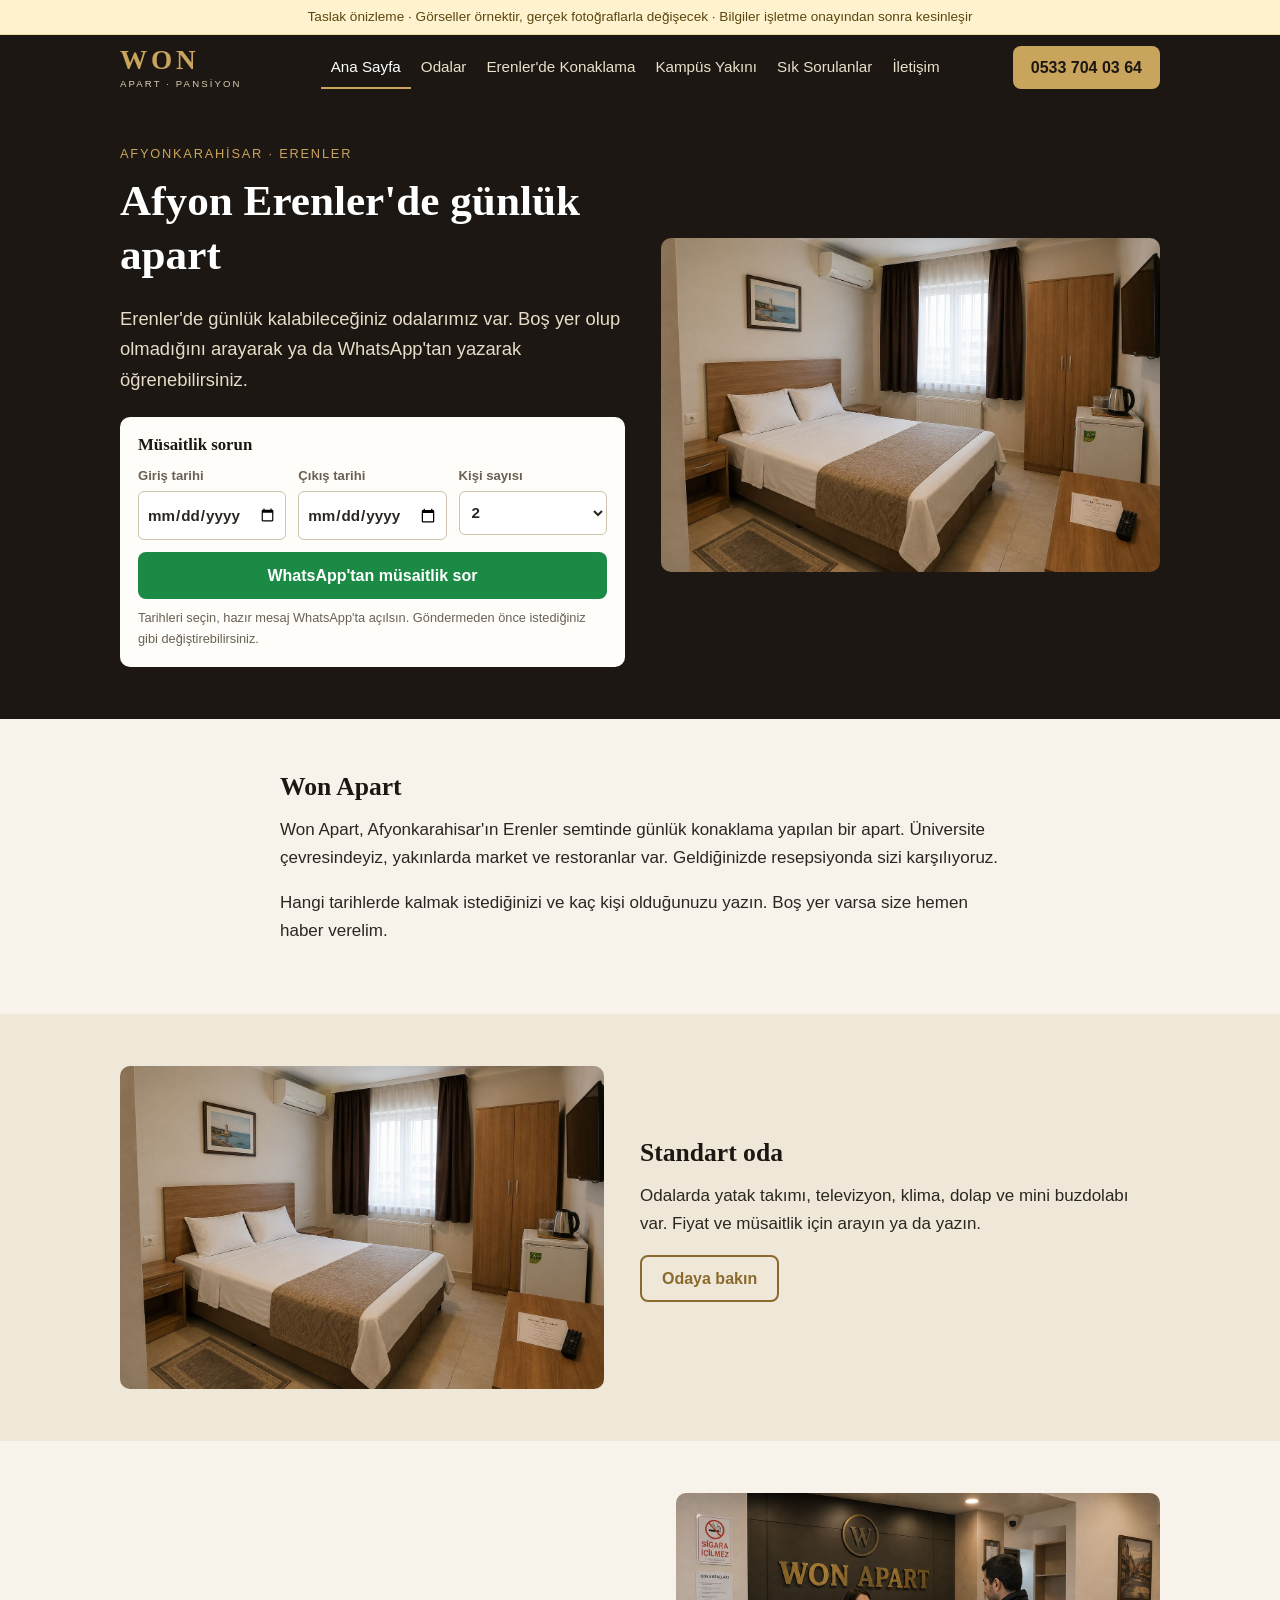
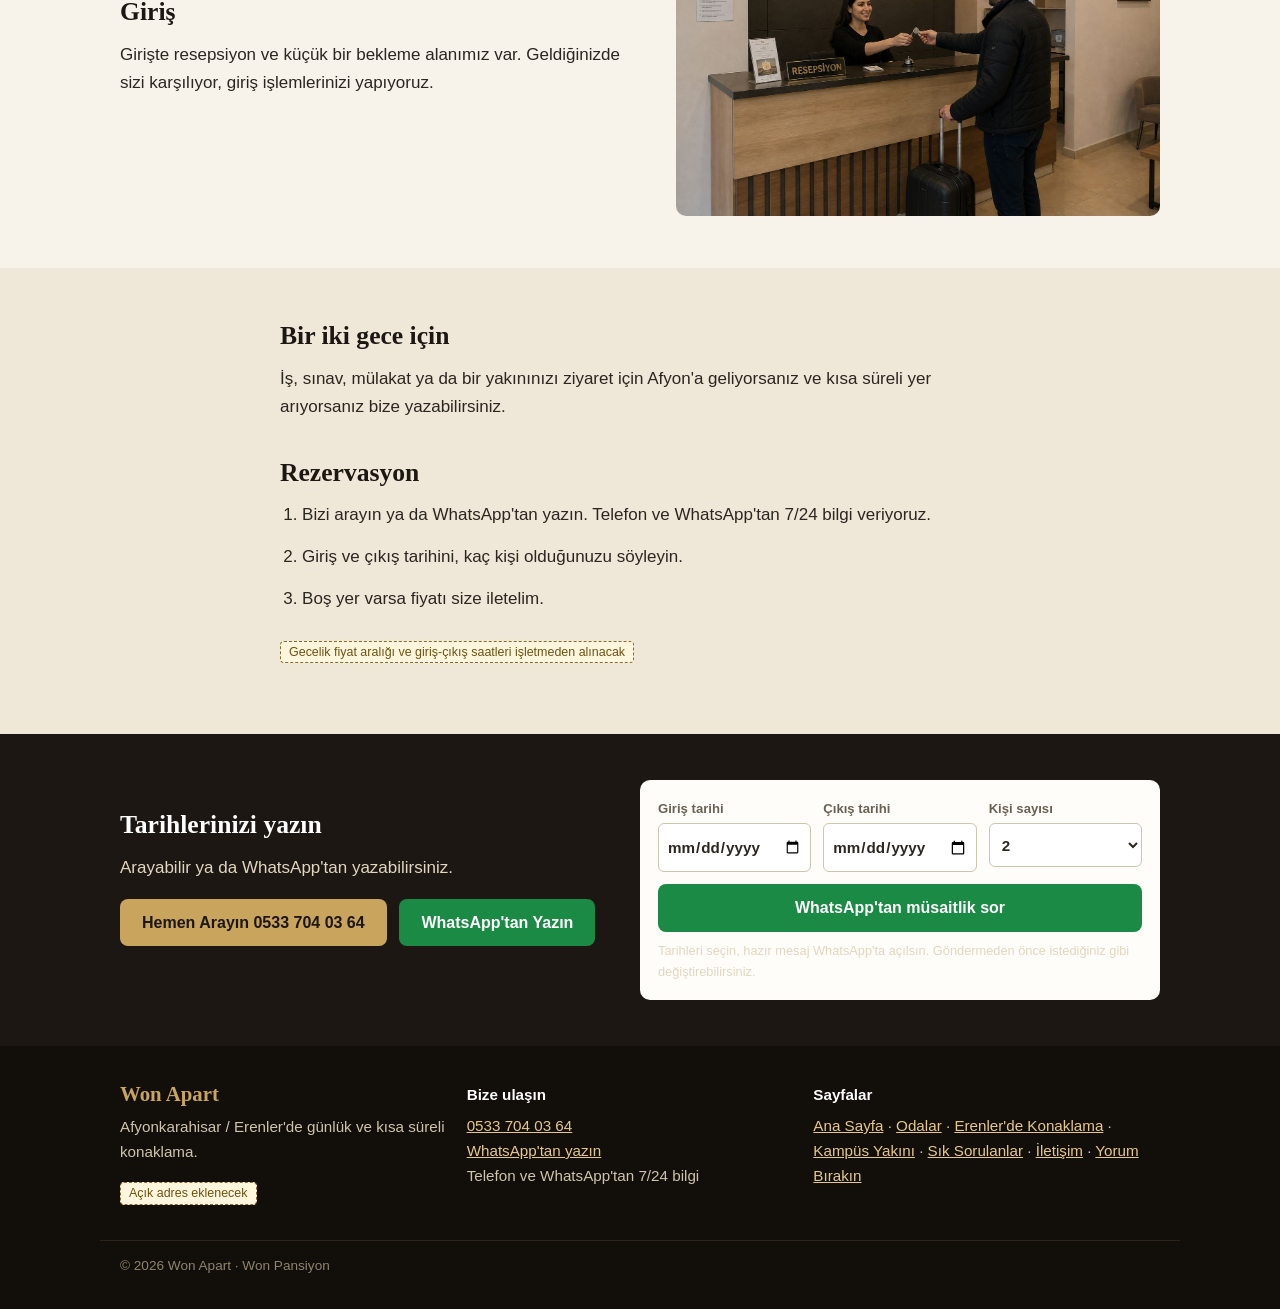
==== index.html @ 9015836a "Won Apart örnek site taslağı (noindex) Co-Authored-By: Claude Sonnet 5.5 <noreply@anthropic.com>" ====
<!doctype html>
<html lang="tr">
<head>
<meta charset="utf-8">
<meta name="viewport" content="width=device-width, initial-scale=1">
<title>Won Apart | Afyon Erenler Günlük Apart ve Pansiyon</title>
<meta name="description" content="Afyonkarahisar Erenler'de günlük apart. Standart odalar, telefon ve WhatsApp'tan 7/24 bilgi. Won Apart'a yazın, müsaitliği söyleyelim.">
<meta name="robots" content="noindex, nofollow">
<meta property="og:type" content="website">
<meta property="og:locale" content="tr_TR">
<meta property="og:site_name" content="Won Apart">
<meta property="og:title" content="Won Apart | Afyon Erenler Günlük Apart ve Pansiyon">
<meta property="og:description" content="Afyonkarahisar Erenler'de günlük apart. Standart odalar, telefon ve WhatsApp'tan 7/24 bilgi. Won Apart'a yazın, müsaitliği söyleyelim.">
<meta property="og:url" content="https://afyongunlukapart.com.tr/">
<meta property="og:image" content="https://afyongunlukapart.com.tr/img/won-apart-standart-oda.jpg">
<meta name="theme-color" content="#1c1712">
<link rel="stylesheet" href="css/style.css">
<script type="application/ld+json">{"@context": "https://schema.org", "@type": "LodgingBusiness", "@id": "https://afyongunlukapart.com.tr/#isletme", "name": "Won Apart", "alternateName": "Won Pansiyon", "url": "https://afyongunlukapart.com.tr/", "telephone": "+905337040364", "image": "https://afyongunlukapart.com.tr/img/won-apart-standart-oda.jpg", "logo": "https://afyongunlukapart.com.tr/img/won-apart-logo.jpg", "description": "Afyonkarahisar Erenler'de günlük ve kısa süreli konaklama sunan Won Apart; temiz standart odalar, telefon ve WhatsApp ile 7/24 bilgi.", "address": {"@type": "PostalAddress", "addressLocality": "Afyonkarahisar", "addressRegion": "Afyonkarahisar", "addressCountry": "TR"}, "areaServed": "Afyonkarahisar Erenler", "amenityFeature": [{"@type": "LocationFeatureSpecification", "name": "Klima", "value": true}, {"@type": "LocationFeatureSpecification", "name": "Televizyon", "value": true}, {"@type": "LocationFeatureSpecification", "name": "Mini buzdolabı", "value": true}], "contactPoint": {"@type": "ContactPoint", "telephone": "+905337040364", "contactType": "reservations", "availableLanguage": "Turkish"}}</script>
</head>
<body>
<div class="ribbon">Taslak önizleme · Görseller örnektir, gerçek fotoğraflarla değişecek · Bilgiler işletme onayından sonra kesinleşir</div>
<header class="top">
  <div class="container top-in">
    <a class="brand" href="index.html" aria-label="Won Apart ana sayfa"><span class="wm">WON</span><span class="wm-sub">APART · PANSİYON</span></a>
    <button class="menu-btn" type="button" aria-expanded="false" aria-controls="nav">Menü</button>
    <nav id="nav" class="nav" aria-label="Ana menü"><a href="index.html" class="on" aria-current="page">Ana Sayfa</a><a href="odalar.html">Odalar</a><a href="erenler-gunluk-apart.html">Erenler'de Konaklama</a><a href="kocatepe-universitesi-yakini-konaklama.html">Kampüs Yakını</a><a href="sss.html">Sık Sorulanlar</a><a href="iletisim.html">İletişim</a></nav>
    <a class="btn btn-gold top-call" href="tel:+905337040364" data-olay="ara">0533 704 03 64</a>
  </div>
</header>
<main>
<section class="hero"><div class="container hero-in">
  <div class="hero-txt">
    <p class="eyebrow">Afyonkarahisar · Erenler</p>
    <h1>Afyon Erenler'de günlük apart</h1>
    <p class="lead">Erenler'de günlük kalabileceğiniz odalarımız var. Boş yer olup olmadığını arayarak ya da WhatsApp'tan yazarak öğrenebilirsiniz.</p>
    <div class="hero-box"><p class="hero-box-t">Müsaitlik sorun</p><form class="rez-form" novalidate>
  <div class="rez-grid">
    <label>Giriş tarihi<input type="date" name="giris"></label>
    <label>Çıkış tarihi<input type="date" name="cikis"></label>
    <label>Kişi sayısı<select name="kisi"><option>1</option><option selected>2</option><option>3</option><option>4</option><option>5+</option></select></label>
  </div>
  <button type="submit" class="btn btn-wa">WhatsApp'tan müsaitlik sor</button>
  <p class="rez-not">Tarihleri seçin, hazır mesaj WhatsApp'ta açılsın. Göndermeden önce istediğiniz gibi değiştirebilirsiniz.</p>
</form></div>
  </div>
  <div class="hero-img"><img src="img/won-apart-standart-oda.jpg" alt="Won Apart standart oda: çift kişilik yatak, klima, televizyon ve dolap" width="1400" height="935"></div>
</div></section>

<section class="sec"><div class="container narrow">
  <h2>Won Apart</h2>
  <p>Won Apart, Afyonkarahisar'ın Erenler semtinde günlük konaklama yapılan bir apart. Üniversite çevresindeyiz, yakınlarda market ve restoranlar var. Geldiğinizde resepsiyonda sizi karşılıyoruz.</p>
  <p>Hangi tarihlerde kalmak istediğinizi ve kaç kişi olduğunuzu yazın. Boş yer varsa size hemen haber verelim.</p>
</div></section>

<section class="sec alt"><div class="container split">
  <div class="split-img"><img src="img/won-apart-standart-oda.jpg" alt="Won Apart standart odada yatak, klima, dolap ve mini buzdolabı" width="1400" height="935" loading="lazy"></div>
  <div class="split-txt">
    <h2>Standart oda</h2>
    <p>Odalarda yatak takımı, televizyon, klima, dolap ve mini buzdolabı var. Fiyat ve müsaitlik için arayın ya da yazın.</p>
    <p><a class="btn btn-line" href="odalar.html">Odaya bakın</a></p>
  </div>
</div></section>

<section class="sec"><div class="container split rev">
  <div class="split-img"><img src="img/won-apart-resepsiyon.jpg" alt="Won Apart resepsiyonu" width="1400" height="933" loading="lazy"></div>
  <div class="split-txt">
    <h2>Giriş</h2>
    <p>Girişte resepsiyon ve küçük bir bekleme alanımız var. Geldiğinizde sizi karşılıyor, giriş işlemlerinizi yapıyoruz.</p>
  </div>
</div></section>

<section class="sec alt"><div class="container narrow">
  <h2>Bir iki gece için</h2>
  <p>İş, sınav, mülakat ya da bir yakınınızı ziyaret için Afyon'a geliyorsanız ve kısa süreli yer arıyorsanız bize yazabilirsiniz.</p>
  <h2>Rezervasyon</h2>
  <ol class="steps">
    <li>Bizi arayın ya da WhatsApp'tan yazın. Telefon ve WhatsApp'tan 7/24 bilgi veriyoruz.</li>
    <li>Giriş ve çıkış tarihini, kaç kişi olduğunuzu söyleyin.</li>
    <li>Boş yer varsa fiyatı size iletelim.</li>
  </ol>
  <p class="todo-line"><span class="todo">Gecelik fiyat aralığı ve giriş-çıkış saatleri işletmeden alınacak</span></p>
</div></section>
<section class="band"><div class="container band-in">
  <div><h2>Tarihlerinizi yazın</h2><p>Arayabilir ya da WhatsApp'tan yazabilirsiniz.</p>
  <p class="band-btns"><a class="btn btn-gold" href="tel:+905337040364" data-olay="ara">Hemen Arayın 0533 704 03 64</a> <a class="btn btn-wa" href="https://wa.me/905337040364?text=Merhaba%2C%20Won%20Apart%20i%C3%A7in%20m%C3%BCsaitlik%20bilgisi%20almak%20istiyorum." data-olay="whatsapp">WhatsApp'tan Yazın</a></p></div>
  <div class="band-form"><form class="rez-form compact" novalidate>
  <div class="rez-grid">
    <label>Giriş tarihi<input type="date" name="giris"></label>
    <label>Çıkış tarihi<input type="date" name="cikis"></label>
    <label>Kişi sayısı<select name="kisi"><option>1</option><option selected>2</option><option>3</option><option>4</option><option>5+</option></select></label>
  </div>
  <button type="submit" class="btn btn-wa">WhatsApp'tan müsaitlik sor</button>
  <p class="rez-not">Tarihleri seçin, hazır mesaj WhatsApp'ta açılsın. Göndermeden önce istediğiniz gibi değiştirebilirsiniz.</p>
</form></div>
</div></section>
</main>
<footer class="foot">
  <div class="container foot-in">
    <div>
      <p class="foot-brand">Won Apart</p>
      <p>Afyonkarahisar / Erenler'de günlük ve kısa süreli konaklama.</p>
      <p><span class="todo">Açık adres eklenecek</span></p>
    </div>
    <div>
      <p class="foot-h">Bize ulaşın</p>
      <p><a href="tel:+905337040364">0533 704 03 64</a><br><a href="https://wa.me/905337040364?text=Merhaba%2C%20Won%20Apart%20i%C3%A7in%20m%C3%BCsaitlik%20bilgisi%20almak%20istiyorum.">WhatsApp'tan yazın</a><br>Telefon ve WhatsApp'tan 7/24 bilgi</p>
    </div>
    <div>
      <p class="foot-h">Sayfalar</p>
      <p><a href="index.html">Ana Sayfa</a> · <a href="odalar.html">Odalar</a> · <a href="erenler-gunluk-apart.html">Erenler'de Konaklama</a> · <a href="kocatepe-universitesi-yakini-konaklama.html">Kampüs Yakını</a> · <a href="sss.html">Sık Sorulanlar</a> · <a href="iletisim.html">İletişim</a> · <a href="yorum.html">Yorum Bırakın</a></p>
    </div>
  </div>
  <div class="container foot-alt"><p>© 2026 Won Apart · Won Pansiyon</p></div>
</footer>
<div class="mbar" role="group" aria-label="Hızlı iletişim"><a class="mbar-a" href="tel:+905337040364" data-olay="ara">Ara</a><a class="mbar-w" href="https://wa.me/905337040364?text=Merhaba%2C%20Won%20Apart%20i%C3%A7in%20m%C3%BCsaitlik%20bilgisi%20almak%20istiyorum." data-olay="whatsapp">WhatsApp</a></div>
<script src="js/main.js"></script>
</body>
</html>
---- css/style.css ----
:root{--ink:#1c1712;--ink2:#2a231a;--gold:#c9a45c;--gold-d:#8a6a2c;--cream:#f7f2ea;--card:#fffdf9;--line:#e4dccd;--txt:#2b2620;--mut:#6a6155;--wa:#1b8a45}
*{box-sizing:border-box}
html{-webkit-text-size-adjust:100%}
body{margin:0;background:var(--cream);color:var(--txt);font:17px/1.65 -apple-system,"Segoe UI",Roboto,Helvetica,Arial,sans-serif}
img{max-width:100%;height:auto;display:block}
a{color:var(--gold-d)}
h1,h2,h3{font-family:Georgia,"Times New Roman",serif;line-height:1.25;color:var(--ink);margin:0 0 .5em;font-weight:700}
h1{font-size:2.3rem}
h2{font-size:1.6rem;margin-top:1.4em}
h2:first-child{margin-top:0}
h3{font-size:1.15rem}
p{margin:0 0 1em}
.container{max-width:1080px;margin:0 auto;padding:0 20px}
.narrow{max-width:760px}
.ribbon{background:#fff3cf;color:#5b4710;text-align:center;font-size:.85rem;padding:6px 12px;border-bottom:1px solid #ecd9a0}

/* üst */
.top{background:var(--ink);color:#fff;position:sticky;top:0;z-index:50}
.top-in{display:flex;align-items:center;justify-content:space-between;padding-top:10px;padding-bottom:10px}
.brand{text-decoration:none;display:block;line-height:1;margin-right:16px}
.wm{display:block;font:700 1.7rem Georgia,"Times New Roman",serif;color:var(--gold);letter-spacing:.14em}
.wm-sub{display:block;font-size:.6rem;letter-spacing:.22em;color:#d9cdb4;margin-top:3px}
.nav{display:flex;flex:1;justify-content:center}
.nav a{color:#e9dfcb;text-decoration:none;padding:8px 10px;font-size:.95rem;border-bottom:2px solid transparent}
.nav a:hover,.nav a.on{color:#fff;border-bottom-color:var(--gold)}
.menu-btn{display:none;background:none;border:1px solid #5b4f3c;color:#fff;border-radius:6px;padding:8px 14px;font-size:.95rem;cursor:pointer}

/* düğmeler */
.btn{display:inline-block;text-decoration:none;font-weight:700;border-radius:8px;padding:12px 20px;border:2px solid transparent;font-size:1rem;line-height:1.2;cursor:pointer;font-family:inherit}
.btn-gold{background:var(--gold);color:var(--ink)}
.btn-gold:hover{background:#d8b570}
.btn-wa{background:var(--wa);color:#fff}
.btn-wa:hover{background:#17773b}
.btn-line{border-color:var(--gold-d);color:var(--gold-d);background:transparent}
.btn-line:hover{background:#efe6d2}
.top-call{padding:10px 16px;white-space:nowrap}

/* hero */
.hero{background:var(--ink);color:#fff;padding:44px 0 52px}
.hero-in{display:flex;align-items:center}
.hero-txt{flex:1 1 52%;padding-right:36px}
.hero-img{flex:1 1 48%}
.hero-img img{border-radius:10px;width:100%}
.hero h1{color:#fff;font-size:2.7rem}
.eyebrow{color:var(--gold);letter-spacing:.14em;text-transform:uppercase;font-size:.8rem;margin-bottom:.8em}
.lead{font-size:1.15rem;color:#e6dcc7}
.pagehead .lead{color:var(--mut)}
.hero-box{background:var(--card);color:var(--txt);border-radius:10px;padding:18px;margin-top:22px}
.hero-box-t{font:700 1.05rem Georgia,serif;color:var(--ink);margin-bottom:.6em}

/* rezervasyon formu */
.rez-grid{display:flex;margin:0 -6px 12px}
.rez-grid label{flex:1 1 0;padding:0 6px;font-size:.82rem;color:var(--mut);font-weight:600}
.rez-grid input,.rez-grid select{display:block;width:100%;margin-top:4px;padding:10px 8px;border:1px solid #cfc4ae;border-radius:6px;font:inherit;font-size:.95rem;background:#fff;color:var(--txt);min-height:44px}
.rez-form .btn{width:100%;text-align:center}
.rez-not{font-size:.8rem;color:var(--mut);margin:8px 0 0}

/* bölümler */
.sec{padding:52px 0}
.sec.alt{background:#efe7d8}
.pagehead{background:#efe7d8;padding:40px 0 30px;border-bottom:1px solid var(--line)}
.pagehead h1{font-size:2.1rem}
.cards3{display:flex;margin:0 -10px}
.card{background:var(--card);border:1px solid var(--line);border-radius:10px;padding:20px;flex:1 1 0;margin:0 10px}
.cards3 .card h3{margin-bottom:.4em}
.card img{border-radius:8px;margin-bottom:14px;width:100%}
.split{display:flex;align-items:center}
.split-img{flex:1 1 50%;padding-right:36px}
.split-txt{flex:1 1 50%}
.split.rev{flex-direction:row-reverse}
.split.rev .split-img{padding-right:0;padding-left:36px}
.split-img img{border-radius:10px;width:100%}
.split2{display:flex;margin:0 -10px}
.plain{padding-left:1.2em;margin:0 0 1.2em}
.plain li{margin-bottom:.5em}
.steps{padding-left:1.3em;margin:0 0 1.4em}
.steps li{margin-bottom:.8em}
.faq details{background:var(--card);border:1px solid var(--line);border-radius:8px;margin-bottom:10px;padding:0}
.faq summary{cursor:pointer;padding:14px 18px;font-weight:700;color:var(--ink)}
.faq details p{padding:0 18px 4px;margin:0 0 .9em;color:var(--txt)}
.mapbox{background:#e6dcc7;border:1px dashed var(--gold-d);border-radius:10px;min-height:280px;display:flex;flex-direction:column;align-items:center;justify-content:center;text-align:center;padding:20px;color:var(--mut)}

/* alt çağrı bandı */
.band{background:var(--ink);color:#fff;padding:46px 0}
.band h2{color:#fff;margin-top:0}
.band p{color:#e1d6c0}
.band-in{display:flex;align-items:center}
.band-in>div:first-child{flex:1 1 50%;padding-right:36px}
.band-form{flex:1 1 50%;background:var(--card);border-radius:10px;padding:18px;color:var(--txt)}
.band-btns .btn{margin:0 8px 8px 0}

/* taslak etiketi */
.todo{display:inline-block;border:1px dashed var(--gold-d);background:#fff6dd;color:#6b5314;font-size:.78rem;line-height:1.3;padding:2px 8px;border-radius:4px;font-weight:400}
.todo-line{margin-top:.5em}

/* alt bilgi */
.foot{background:#120e0a;color:#cfc4ad;padding:36px 0 18px;font-size:.95rem}
.foot a{color:#e6c987}
.foot-in{display:flex}
.foot-in>div{flex:1 1 0;padding-right:20px}
.foot-brand{font:700 1.3rem Georgia,serif;color:var(--gold);margin-bottom:.4em}
.foot-h{font-weight:700;color:#fff;margin-bottom:.4em}
.foot-alt{border-top:1px solid #2c241a;margin-top:20px;padding-top:14px;font-size:.85rem;color:#8d836f}

/* mobil sabit çubuk */
.mbar{display:none}

@media (max-width:860px){
  .top-in{flex-wrap:wrap}
  .menu-btn{display:block;margin-left:auto}
  .top-call{display:none}
  .nav{display:none;flex:1 1 100%;flex-direction:column;padding:8px 0 4px}
  .nav.open{display:flex}
  .nav a{border-bottom:1px solid #2c241a;padding:12px 4px}
  .hero-in,.split,.split.rev,.band-in{flex-direction:column}
  .hero-txt,.split-img,.split.rev .split-img,.band-in>div:first-child{padding:0;width:100%}
  .hero-img,.split-img{margin-top:24px;width:100%}
  .split.rev{flex-direction:column}
  .split-txt,.band-form{width:100%}
  .band-form{margin-top:22px}
  .cards3,.split2{flex-direction:column;margin:0}
  .card{margin:0 0 14px}
  .foot-in{flex-direction:column}
  .foot-in>div{padding:0 0 18px}
  h1,.hero h1{font-size:2rem}
  .rez-grid{flex-wrap:wrap}
  .rez-grid label{flex:1 1 45%;margin-bottom:8px}
  body{padding-bottom:62px}
  .mbar{display:flex;position:fixed;left:0;right:0;bottom:0;z-index:60;background:var(--ink);padding:8px;box-shadow:0 -2px 10px rgba(0,0,0,.25)}
  .mbar a{flex:1 1 0;text-align:center;text-decoration:none;font-weight:700;padding:13px 0;border-radius:8px;margin:0 4px;color:#fff}
  .mbar-a{background:var(--gold);color:var(--ink)!important}
  .mbar-w{background:var(--wa)}
}
@media (max-width:480px){
  body{font-size:16px}
  .sec{padding:38px 0}
  .rez-grid label{flex:1 1 100%}
}
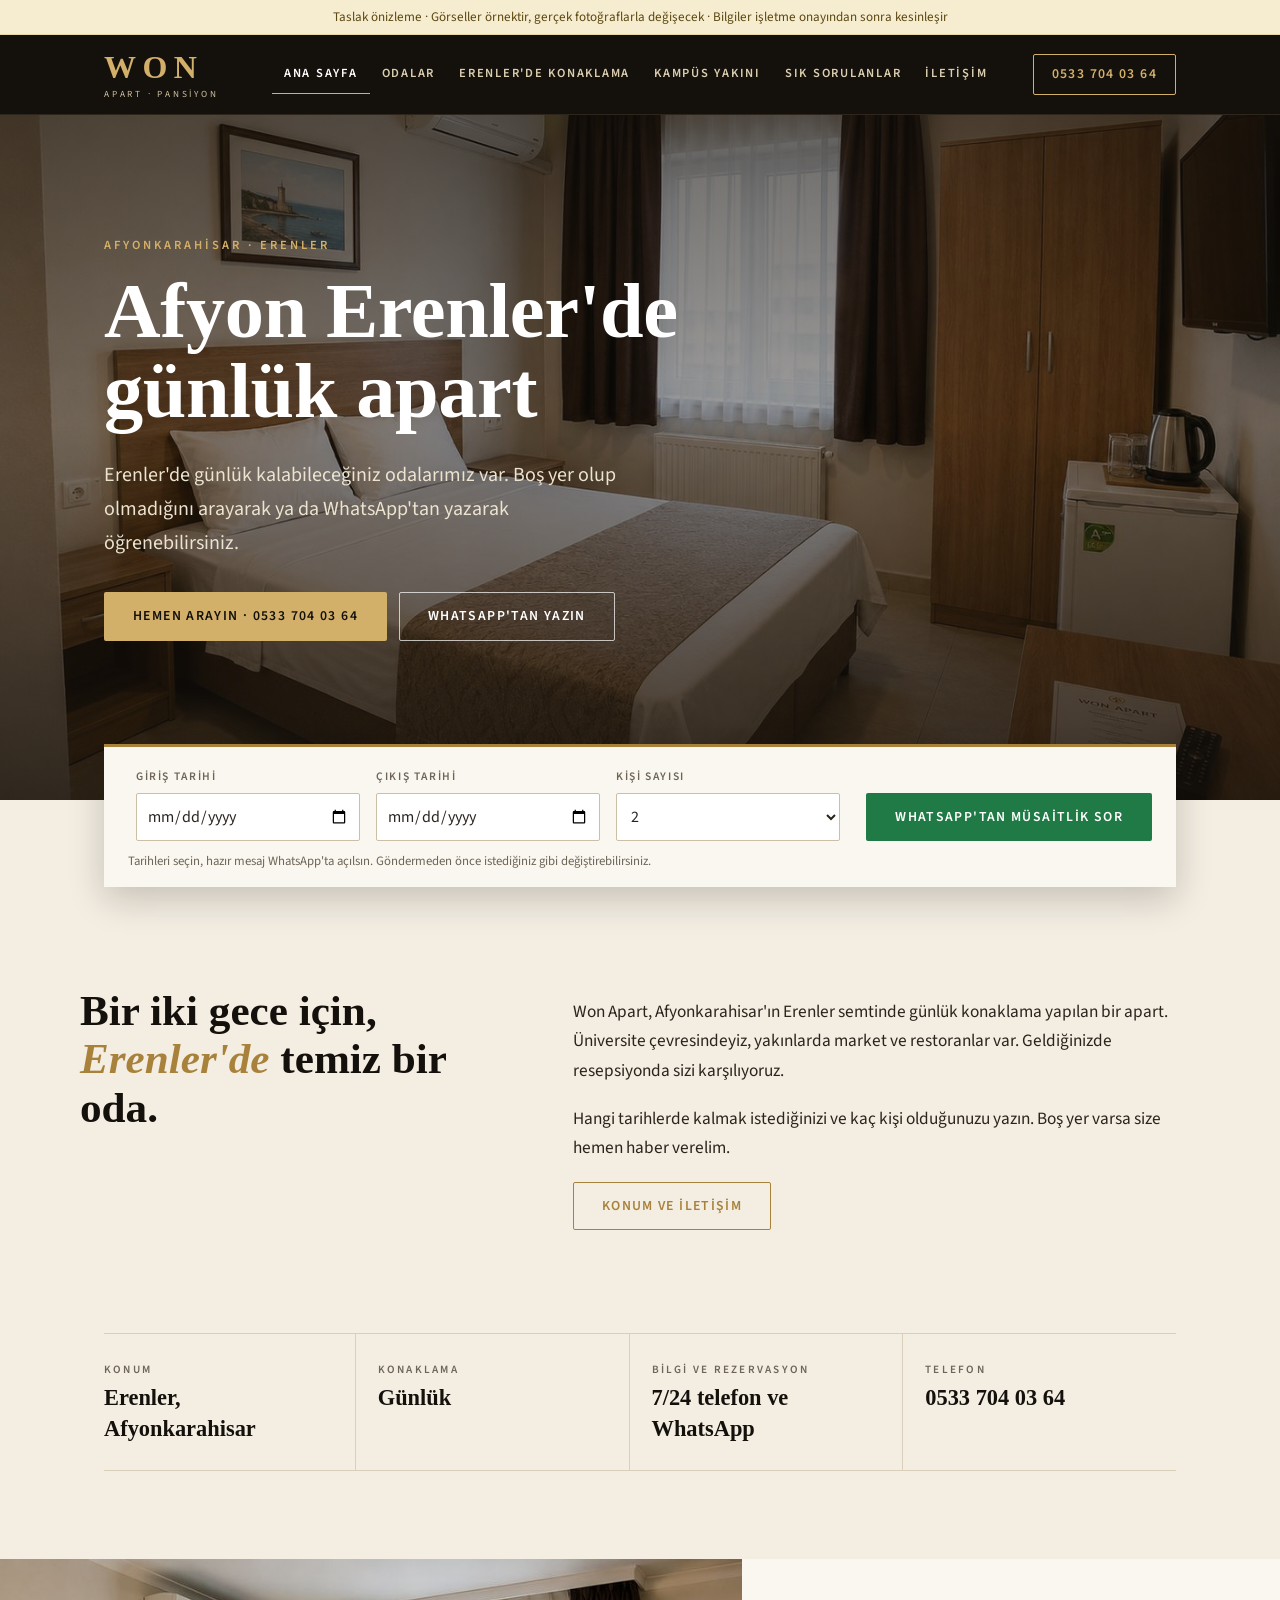
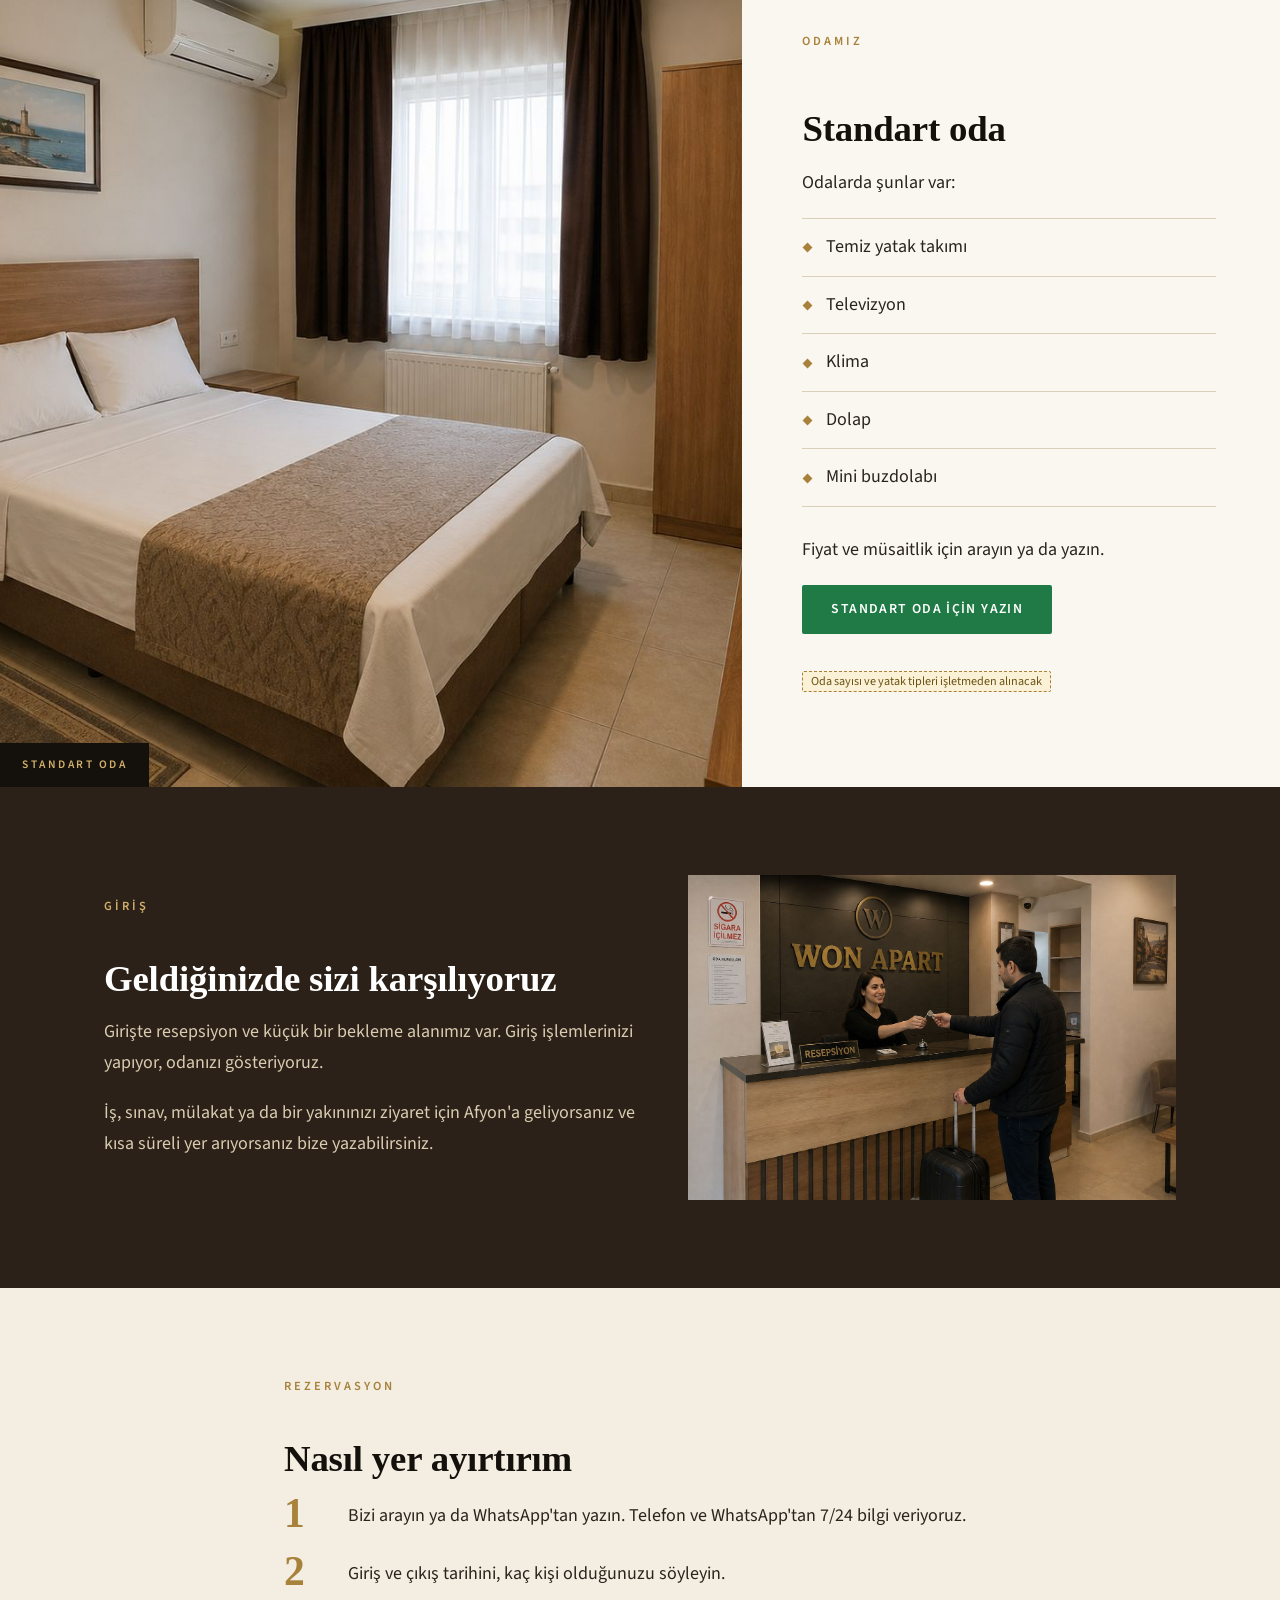
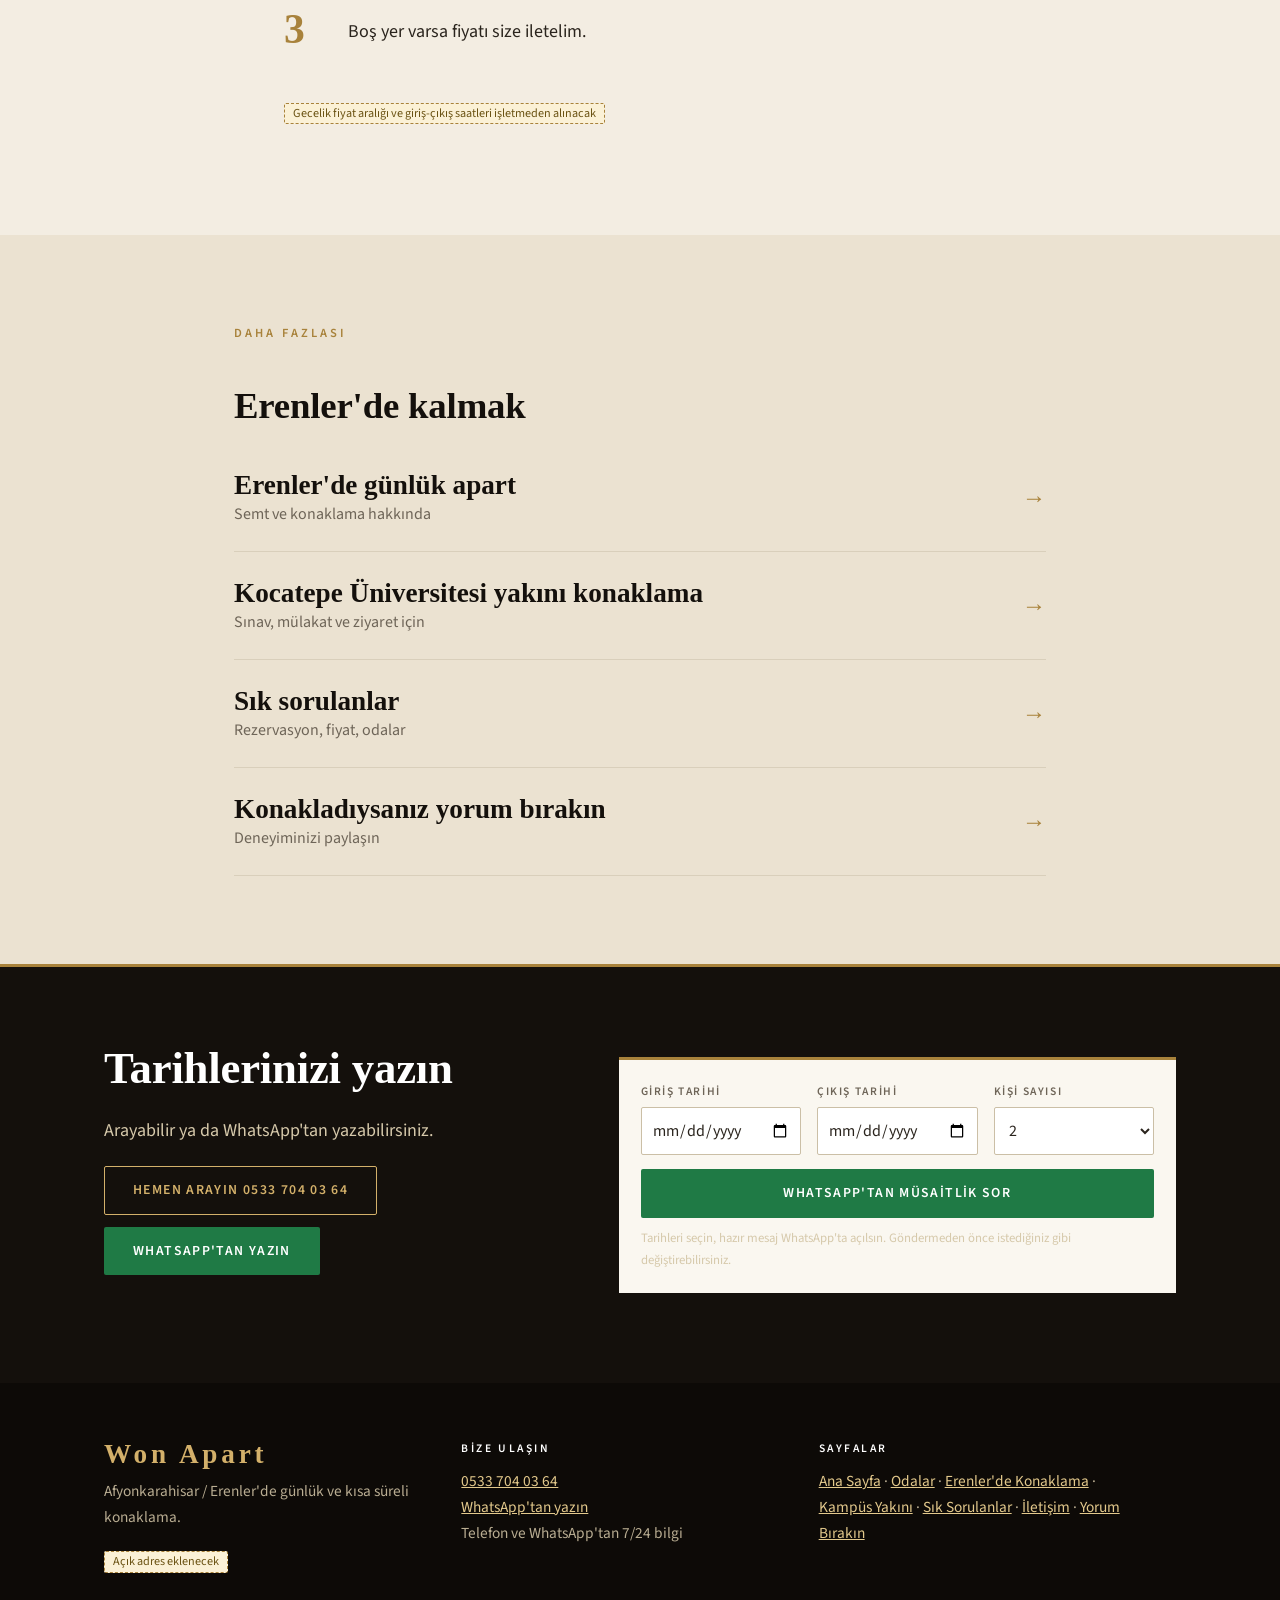
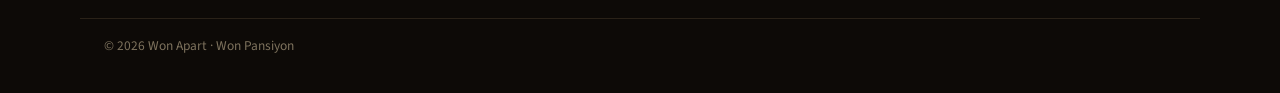
==== commit eb5cd8e1: "Yeni tasarım: otel görünümü, mobil düzenlemeler, numara görünür Co-Authored-By: Claude Sonnet 5.5 <n" ====
--- a/index.html
+++ b/index.html
@@ -14,6 +14,8 @@
 <meta property="og:url" content="https://afyongunlukapart.com.tr/">
 <meta property="og:image" content="https://afyongunlukapart.com.tr/img/won-apart-standart-oda.jpg">
 <meta name="theme-color" content="#1c1712">
+<link rel="preload" href="fonts/cormorant-garamond-latin-ext.woff2" as="font" type="font/woff2" crossorigin>
+<link rel="stylesheet" href="css/fonts.css">
 <link rel="stylesheet" href="css/style.css">
 <script type="application/ld+json">{"@context": "https://schema.org", "@type": "LodgingBusiness", "@id": "https://afyongunlukapart.com.tr/#isletme", "name": "Won Apart", "alternateName": "Won Pansiyon", "url": "https://afyongunlukapart.com.tr/", "telephone": "+905337040364", "image": "https://afyongunlukapart.com.tr/img/won-apart-standart-oda.jpg", "logo": "https://afyongunlukapart.com.tr/img/won-apart-logo.jpg", "description": "Afyonkarahisar Erenler'de günlük ve kısa süreli konaklama sunan Won Apart; temiz standart odalar, telefon ve WhatsApp ile 7/24 bilgi.", "address": {"@type": "PostalAddress", "addressLocality": "Afyonkarahisar", "addressRegion": "Afyonkarahisar", "addressCountry": "TR"}, "areaServed": "Afyonkarahisar Erenler", "amenityFeature": [{"@type": "LocationFeatureSpecification", "name": "Klima", "value": true}, {"@type": "LocationFeatureSpecification", "name": "Televizyon", "value": true}, {"@type": "LocationFeatureSpecification", "name": "Mini buzdolabı", "value": true}], "contactPoint": {"@type": "ContactPoint", "telephone": "+905337040364", "contactType": "reservations", "availableLanguage": "Turkish"}}</script>
 </head>
@@ -28,12 +30,13 @@
   </div>
 </header>
 <main>
-<section class="hero"><div class="container hero-in">
-  <div class="hero-txt">
-    <p class="eyebrow">Afyonkarahisar · Erenler</p>
-    <h1>Afyon Erenler'de günlük apart</h1>
-    <p class="lead">Erenler'de günlük kalabileceğiniz odalarımız var. Boş yer olup olmadığını arayarak ya da WhatsApp'tan yazarak öğrenebilirsiniz.</p>
-    <div class="hero-box"><p class="hero-box-t">Müsaitlik sorun</p><form class="rez-form" novalidate>
+<section class="hero3"><div class="container hero3-in">
+  <p class="kicker">Afyonkarahisar · Erenler</p>
+  <h1>Afyon Erenler'de<br>günlük apart</h1>
+  <p class="lead">Erenler'de günlük kalabileceğiniz odalarımız var. Boş yer olup olmadığını arayarak ya da WhatsApp'tan yazarak öğrenebilirsiniz.</p>
+  <p class="hero3-btns"><a class="btn btn-gold" href="tel:+905337040364" data-olay="ara">Hemen Arayın · 0533 704 03 64</a><a class="btn btn-line" href="https://wa.me/905337040364?text=Merhaba%2C%20Won%20Apart%20i%C3%A7in%20m%C3%BCsaitlik%20bilgisi%20almak%20istiyorum." data-olay="whatsapp">WhatsApp'tan Yazın</a></p>
+</div></section>
+<div class="container bookbar-wrap"><div class="bookbar"><form class="rez-form" novalidate>
   <div class="rez-grid">
     <label>Giriş tarihi<input type="date" name="giris"></label>
     <label>Çıkış tarihi<input type="date" name="cikis"></label>
@@ -41,44 +44,72 @@
   </div>
   <button type="submit" class="btn btn-wa">WhatsApp'tan müsaitlik sor</button>
   <p class="rez-not">Tarihleri seçin, hazır mesaj WhatsApp'ta açılsın. Göndermeden önce istediğiniz gibi değiştirebilirsiniz.</p>
-</form></div>
+</form></div></div>
+
+<div class="container intro">
+  <div class="intro-q">Bir iki gece için, <em>Erenler'de</em> temiz bir oda.</div>
+  <div class="intro-t">
+    <p>Won Apart, Afyonkarahisar'ın Erenler semtinde günlük konaklama yapılan bir apart. Üniversite çevresindeyiz, yakınlarda market ve restoranlar var. Geldiğinizde resepsiyonda sizi karşılıyoruz.</p>
+    <p>Hangi tarihlerde kalmak istediğinizi ve kaç kişi olduğunuzu yazın. Boş yer varsa size hemen haber verelim.</p>
+    <p><a class="btn btn-line" href="iletisim.html">Konum ve iletişim</a></p>
   </div>
-  <div class="hero-img"><img src="img/won-apart-standart-oda.jpg" alt="Won Apart standart oda: çift kişilik yatak, klima, televizyon ve dolap" width="1400" height="935"></div>
+</div>
+
+<div class="container"><div class="facts">
+  <div class="fact"><small>Konum</small><span>Erenler, Afyonkarahisar</span></div>
+  <div class="fact"><small>Konaklama</small><span>Günlük</span></div>
+  <div class="fact"><small>Bilgi ve rezervasyon</small><span>7/24 telefon ve WhatsApp</span></div>
+  <div class="fact"><small>Telefon</small><span><a href="tel:+905337040364" data-olay="ara">0533 704 03 64</a></span></div>
+</div></div>
+
+<section class="sec" style="padding-bottom:0"></section>
+<section class="showcase">
+  <div class="showcase-img"><img src="img/won-apart-standart-oda.jpg" alt="Won Apart standart oda: yatak, klima, televizyon, dolap ve mini buzdolabı" width="1400" height="935"><span>Standart oda</span></div>
+  <div class="showcase-t">
+    <p class="kicker kd">Odamız</p>
+    <h2>Standart oda</h2>
+    <p>Odalarda şunlar var:</p>
+    <ul class="spec">
+      <li>Temiz yatak takımı</li>
+      <li>Televizyon</li>
+      <li>Klima</li>
+      <li>Dolap</li>
+      <li>Mini buzdolabı</li>
+    </ul>
+    <p>Fiyat ve müsaitlik için arayın ya da yazın.</p>
+    <p><a class="btn btn-wa" href="https://wa.me/905337040364?text=Merhaba%2C%20Won%20Apart%20standart%20oda%20i%C3%A7in%20m%C3%BCsaitlik%20bilgisi%20almak%20istiyorum." data-olay="whatsapp">Standart oda için yazın</a></p>
+    <p class="todo-line"><span class="todo">Oda sayısı ve yatak tipleri işletmeden alınacak</span></p>
+  </div>
+</section>
+
+<section class="sec dark"><div class="container split rev">
+  <div class="split-img"><img src="img/won-apart-resepsiyon.jpg" alt="Won Apart resepsiyonu" width="1400" height="933" loading="lazy"></div>
+  <div class="split-txt">
+    <p class="kicker">Giriş</p>
+    <h2>Geldiğinizde sizi karşılıyoruz</h2>
+    <p>Girişte resepsiyon ve küçük bir bekleme alanımız var. Giriş işlemlerinizi yapıyor, odanızı gösteriyoruz.</p>
+    <p>İş, sınav, mülakat ya da bir yakınınızı ziyaret için Afyon'a geliyorsanız ve kısa süreli yer arıyorsanız bize yazabilirsiniz.</p>
+  </div>
 </div></section>
 
 <section class="sec"><div class="container narrow">
-  <h2>Won Apart</h2>
-  <p>Won Apart, Afyonkarahisar'ın Erenler semtinde günlük konaklama yapılan bir apart. Üniversite çevresindeyiz, yakınlarda market ve restoranlar var. Geldiğinizde resepsiyonda sizi karşılıyoruz.</p>
-  <p>Hangi tarihlerde kalmak istediğinizi ve kaç kişi olduğunuzu yazın. Boş yer varsa size hemen haber verelim.</p>
-</div></section>
-
-<section class="sec alt"><div class="container split">
-  <div class="split-img"><img src="img/won-apart-standart-oda.jpg" alt="Won Apart standart odada yatak, klima, dolap ve mini buzdolabı" width="1400" height="935" loading="lazy"></div>
-  <div class="split-txt">
-    <h2>Standart oda</h2>
-    <p>Odalarda yatak takımı, televizyon, klima, dolap ve mini buzdolabı var. Fiyat ve müsaitlik için arayın ya da yazın.</p>
-    <p><a class="btn btn-line" href="odalar.html">Odaya bakın</a></p>
-  </div>
-</div></section>
-
-<section class="sec"><div class="container split rev">
-  <div class="split-img"><img src="img/won-apart-resepsiyon.jpg" alt="Won Apart resepsiyonu" width="1400" height="933" loading="lazy"></div>
-  <div class="split-txt">
-    <h2>Giriş</h2>
-    <p>Girişte resepsiyon ve küçük bir bekleme alanımız var. Geldiğinizde sizi karşılıyor, giriş işlemlerinizi yapıyoruz.</p>
-  </div>
-</div></section>
-
-<section class="sec alt"><div class="container narrow">
-  <h2>Bir iki gece için</h2>
-  <p>İş, sınav, mülakat ya da bir yakınınızı ziyaret için Afyon'a geliyorsanız ve kısa süreli yer arıyorsanız bize yazabilirsiniz.</p>
-  <h2>Rezervasyon</h2>
+  <p class="kicker kd">Rezervasyon</p>
+  <h2>Nasıl yer ayırtırım</h2>
   <ol class="steps">
     <li>Bizi arayın ya da WhatsApp'tan yazın. Telefon ve WhatsApp'tan 7/24 bilgi veriyoruz.</li>
     <li>Giriş ve çıkış tarihini, kaç kişi olduğunuzu söyleyin.</li>
     <li>Boş yer varsa fiyatı size iletelim.</li>
   </ol>
   <p class="todo-line"><span class="todo">Gecelik fiyat aralığı ve giriş-çıkış saatleri işletmeden alınacak</span></p>
+</div></section>
+
+<section class="sec alt"><div class="container narrow jump">
+  <p class="kicker kd">Daha fazlası</p>
+  <h2>Erenler'de kalmak</h2>
+  <a href="erenler-gunluk-apart.html"><div>Erenler'de günlük apart<small>Semt ve konaklama hakkında</small></div><span>&rarr;</span></a>
+  <a href="kocatepe-universitesi-yakini-konaklama.html"><div>Kocatepe Üniversitesi yakını konaklama<small>Sınav, mülakat ve ziyaret için</small></div><span>&rarr;</span></a>
+  <a href="sss.html"><div>Sık sorulanlar<small>Rezervasyon, fiyat, odalar</small></div><span>&rarr;</span></a>
+  <a href="yorum.html"><div>Konakladıysanız yorum bırakın<small>Deneyiminizi paylaşın</small></div><span>&rarr;</span></a>
 </div></section>
 <section class="band"><div class="container band-in">
   <div><h2>Tarihlerinizi yazın</h2><p>Arayabilir ya da WhatsApp'tan yazabilirsiniz.</p>
@@ -112,7 +143,7 @@
   </div>
   <div class="container foot-alt"><p>© 2026 Won Apart · Won Pansiyon</p></div>
 </footer>
-<div class="mbar" role="group" aria-label="Hızlı iletişim"><a class="mbar-a" href="tel:+905337040364" data-olay="ara">Ara</a><a class="mbar-w" href="https://wa.me/905337040364?text=Merhaba%2C%20Won%20Apart%20i%C3%A7in%20m%C3%BCsaitlik%20bilgisi%20almak%20istiyorum." data-olay="whatsapp">WhatsApp</a></div>
+<div class="mbar" role="group" aria-label="Hızlı iletişim"><a class="mbar-a" href="tel:+905337040364" data-olay="ara">Ara<small>0533 704 03 64</small></a><a class="mbar-w" href="https://wa.me/905337040364?text=Merhaba%2C%20Won%20Apart%20i%C3%A7in%20m%C3%BCsaitlik%20bilgisi%20almak%20istiyorum." data-olay="whatsapp">WhatsApp<small>Yazın</small></a></div>
 <script src="js/main.js"></script>
 </body>
 </html>
--- a/css/fonts.css
+++ b/css/fonts.css
@@ -0,0 +1,4 @@
+@font-face{font-family:'Cormorant Garamond';font-style:normal;font-weight:500 700;font-display:swap;src:url(../fonts/cormorant-garamond-latin-ext.woff2) format('woff2');unicode-range:U+0100-02BA, U+02BD-02C5, U+02C7-02CC, U+02CE-02D7, U+02DD-02FF, U+0304, U+0308, U+0329, U+1D00-1DBF, U+1E00-1E9F, U+1EF2-1EFF, U+2020, U+20A0-20AB, U+20AD-20C4, U+2113, U+2C60-2C7F, U+A720-A7FF}
+@font-face{font-family:'Cormorant Garamond';font-style:normal;font-weight:500 700;font-display:swap;src:url(../fonts/cormorant-garamond-latin.woff2) format('woff2');unicode-range:U+0000-00FF, U+0131, U+0152-0153, U+02BB-02BC, U+02C6, U+02DA, U+02DC, U+0304, U+0308, U+0329, U+2000-206F, U+20AC, U+2122, U+2191, U+2193, U+2212, U+2215, U+FEFF, U+FFFD}
+@font-face{font-family:'Source Sans 3';font-style:normal;font-weight:400 700;font-display:swap;src:url(../fonts/source-sans-3-latin-ext.woff2) format('woff2');unicode-range:U+0100-02BA, U+02BD-02C5, U+02C7-02CC, U+02CE-02D7, U+02DD-02FF, U+0304, U+0308, U+0329, U+1D00-1DBF, U+1E00-1E9F, U+1EF2-1EFF, U+2020, U+20A0-20AB, U+20AD-20C4, U+2113, U+2C60-2C7F, U+A720-A7FF}
+@font-face{font-family:'Source Sans 3';font-style:normal;font-weight:400 700;font-display:swap;src:url(../fonts/source-sans-3-latin.woff2) format('woff2');unicode-range:U+0000-00FF, U+0131, U+0152-0153, U+02BB-02BC, U+02C6, U+02DA, U+02DC, U+0304, U+0308, U+0329, U+2000-206F, U+20AC, U+2122, U+2191, U+2193, U+2212, U+2215, U+FEFF, U+FFFD}
--- a/css/style.css
+++ b/css/style.css
@@ -1,138 +1,213 @@
-:root{--ink:#1c1712;--ink2:#2a231a;--gold:#c9a45c;--gold-d:#8a6a2c;--cream:#f7f2ea;--card:#fffdf9;--line:#e4dccd;--txt:#2b2620;--mut:#6a6155;--wa:#1b8a45}
+:root{--ink:#14100c;--brown:#2b2118;--cream:#f3ede2;--paper:#faf7f0;--sand:#ebe2d1;--brass:#a8823b;--brass-l:#d3b06a;--txt:#2a241d;--mut:#6e6558;--line:#d9cfbb;--wa:#1f7a45}
 *{box-sizing:border-box}
-html{-webkit-text-size-adjust:100%}
-body{margin:0;background:var(--cream);color:var(--txt);font:17px/1.65 -apple-system,"Segoe UI",Roboto,Helvetica,Arial,sans-serif}
+html{-webkit-text-size-adjust:100%;scroll-behavior:smooth}
+body{margin:0;background:var(--cream);color:var(--txt);font:400 18px/1.7 "Source Sans 3",-apple-system,"Segoe UI",Roboto,Helvetica,Arial,sans-serif}
 img{max-width:100%;height:auto;display:block}
-a{color:var(--gold-d)}
-h1,h2,h3{font-family:Georgia,"Times New Roman",serif;line-height:1.25;color:var(--ink);margin:0 0 .5em;font-weight:700}
-h1{font-size:2.3rem}
-h2{font-size:1.6rem;margin-top:1.4em}
+a{color:var(--brass)}
+h1,h2,h3{font-family:"Cormorant Garamond",Georgia,"Times New Roman",serif;color:var(--ink);font-weight:600;line-height:1.12;margin:0 0 .5em;letter-spacing:-.005em}
+h1{font-size:3rem}
+h2{font-size:2.3rem;margin-top:1.1em}
 h2:first-child{margin-top:0}
-h3{font-size:1.15rem}
-p{margin:0 0 1em}
-.container{max-width:1080px;margin:0 auto;padding:0 20px}
+h3{font-size:1.5rem}
+p{margin:0 0 1.1em}
+.container{max-width:1120px;margin:0 auto;padding:0 24px}
 .narrow{max-width:760px}
-.ribbon{background:#fff3cf;color:#5b4710;text-align:center;font-size:.85rem;padding:6px 12px;border-bottom:1px solid #ecd9a0}
-
-/* üst */
-.top{background:var(--ink);color:#fff;position:sticky;top:0;z-index:50}
-.top-in{display:flex;align-items:center;justify-content:space-between;padding-top:10px;padding-bottom:10px}
-.brand{text-decoration:none;display:block;line-height:1;margin-right:16px}
-.wm{display:block;font:700 1.7rem Georgia,"Times New Roman",serif;color:var(--gold);letter-spacing:.14em}
-.wm-sub{display:block;font-size:.6rem;letter-spacing:.22em;color:#d9cdb4;margin-top:3px}
+.ribbon{background:#f6ecd0;color:#5b4710;text-align:center;font-size:.82rem;padding:6px 12px;border-bottom:1px solid #e6d6a2}
+.kicker,.eyebrow{display:block;font-size:.78rem;font-weight:600;letter-spacing:.24em;text-transform:uppercase;color:var(--brass-l);margin:0 0 1.2em}
+
+/* üst menü */
+.top{background:var(--ink);color:#fff;position:sticky;top:0;z-index:50;border-bottom:1px solid #2e261c}
+.top-in{display:flex;align-items:center;justify-content:space-between;padding-top:14px;padding-bottom:14px}
+.brand{text-decoration:none;display:block;line-height:1;margin-right:20px}
+.wm{display:block;font:700 2rem "Cormorant Garamond",Georgia,serif;color:var(--brass-l);letter-spacing:.2em}
+.wm-sub{display:block;font-size:.58rem;letter-spacing:.3em;color:#cdbf9f;margin-top:4px}
 .nav{display:flex;flex:1;justify-content:center}
-.nav a{color:#e9dfcb;text-decoration:none;padding:8px 10px;font-size:.95rem;border-bottom:2px solid transparent}
-.nav a:hover,.nav a.on{color:#fff;border-bottom-color:var(--gold)}
-.menu-btn{display:none;background:none;border:1px solid #5b4f3c;color:#fff;border-radius:6px;padding:8px 14px;font-size:.95rem;cursor:pointer}
+.nav a{color:#dccfb1;text-decoration:none;padding:8px 12px;font-size:.78rem;letter-spacing:.14em;text-transform:uppercase;font-weight:600;border-bottom:1px solid transparent}
+.nav a:hover,.nav a.on{color:#fff;border-bottom-color:var(--brass-l)}
+.menu-btn{display:none;background:none;border:1px solid #5b4f3c;color:#fff;border-radius:2px;padding:9px 16px;font:600 .8rem "Source Sans 3",sans-serif;letter-spacing:.14em;text-transform:uppercase;cursor:pointer}
 
 /* düğmeler */
-.btn{display:inline-block;text-decoration:none;font-weight:700;border-radius:8px;padding:12px 20px;border:2px solid transparent;font-size:1rem;line-height:1.2;cursor:pointer;font-family:inherit}
-.btn-gold{background:var(--gold);color:var(--ink)}
-.btn-gold:hover{background:#d8b570}
+.btn{display:inline-block;text-decoration:none;font:600 .86rem "Source Sans 3",sans-serif;letter-spacing:.1em;text-transform:uppercase;border-radius:2px;padding:15px 28px;border:1px solid transparent;line-height:1.2;cursor:pointer}
+.btn-gold{background:var(--brass-l);color:var(--ink)}
+.btn-gold:hover{background:#e0c07d}
 .btn-wa{background:var(--wa);color:#fff}
-.btn-wa:hover{background:#17773b}
-.btn-line{border-color:var(--gold-d);color:var(--gold-d);background:transparent}
-.btn-line:hover{background:#efe6d2}
-.top-call{padding:10px 16px;white-space:nowrap}
-
-/* hero */
-.hero{background:var(--ink);color:#fff;padding:44px 0 52px}
-.hero-in{display:flex;align-items:center}
-.hero-txt{flex:1 1 52%;padding-right:36px}
-.hero-img{flex:1 1 48%}
-.hero-img img{border-radius:10px;width:100%}
-.hero h1{color:#fff;font-size:2.7rem}
-.eyebrow{color:var(--gold);letter-spacing:.14em;text-transform:uppercase;font-size:.8rem;margin-bottom:.8em}
-.lead{font-size:1.15rem;color:#e6dcc7}
-.pagehead .lead{color:var(--mut)}
-.hero-box{background:var(--card);color:var(--txt);border-radius:10px;padding:18px;margin-top:22px}
-.hero-box-t{font:700 1.05rem Georgia,serif;color:var(--ink);margin-bottom:.6em}
-
-/* rezervasyon formu */
-.rez-grid{display:flex;margin:0 -6px 12px}
-.rez-grid label{flex:1 1 0;padding:0 6px;font-size:.82rem;color:var(--mut);font-weight:600}
-.rez-grid input,.rez-grid select{display:block;width:100%;margin-top:4px;padding:10px 8px;border:1px solid #cfc4ae;border-radius:6px;font:inherit;font-size:.95rem;background:#fff;color:var(--txt);min-height:44px}
+.btn-wa:hover{background:#18653a}
+.btn-line{border-color:var(--brass);color:var(--brass);background:transparent}
+.btn-line:hover{background:var(--brass);color:#fff}
+.top-call{padding:11px 18px;white-space:nowrap;background:transparent;border-color:var(--brass-l);color:var(--brass-l)}
+.top-call:hover{background:var(--brass-l);color:var(--ink)}
+
+/* giriş (hero) */
+.hero3{position:relative;color:#fff;background:#14100c url(../img/won-apart-standart-oda.jpg) 62% center/cover no-repeat}
+.hero3:before{content:"";position:absolute;left:0;right:0;top:0;bottom:0;background:linear-gradient(180deg,rgba(20,16,12,.62) 0%,rgba(20,16,12,.40) 45%,rgba(20,16,12,.78) 100%)}
+.hero3-in{position:relative;padding:120px 24px 128px}
+.hero3 h1{color:#fff;font-size:4.9rem;font-weight:600;line-height:1.02;margin-bottom:.35em}
+.hero3 .lead{font-size:1.25rem;max-width:520px;color:#ece3d0;margin-bottom:1.6em}
+.hero3-btns .btn{margin:0 12px 12px 0}
+.hero3-btns .btn-line{border-color:rgba(255,255,255,.7);color:#fff}
+.hero3-btns .btn-line:hover{background:#fff;color:var(--ink)}
+
+/* yatay rezervasyon çubuğu */
+.bookbar-wrap{position:relative;z-index:5;margin-top:-56px}
+.bookbar{background:var(--paper);border-top:3px solid var(--brass);box-shadow:0 12px 34px rgba(20,16,12,.2);padding:20px 24px 14px}
+.bookbar .rez-form{display:flex;flex-wrap:wrap;align-items:flex-end}
+.bookbar .rez-grid{flex:1 1 440px;margin:0 18px 0 0}
+.bookbar .rez-form .btn{flex:0 0 auto;width:auto;min-width:240px}
+.bookbar .rez-not{flex:1 1 100%}
+.rez-grid{display:flex;margin:0 -8px 14px}
+.rez-grid label{flex:1 1 0;padding:0 8px;font-size:.72rem;color:var(--mut);font-weight:600;letter-spacing:.14em;text-transform:uppercase}
+.rez-grid input,.rez-grid select{display:block;width:100%;margin-top:6px;padding:11px 10px;border:1px solid #cbbfa6;border-radius:2px;font:400 1rem "Source Sans 3",sans-serif;background:#fff;color:var(--txt);min-height:48px;letter-spacing:0;text-transform:none}
 .rez-form .btn{width:100%;text-align:center}
-.rez-not{font-size:.8rem;color:var(--mut);margin:8px 0 0}
+.rez-not{font-size:.8rem;color:var(--mut);margin:10px 0 0}
 
 /* bölümler */
-.sec{padding:52px 0}
-.sec.alt{background:#efe7d8}
-.pagehead{background:#efe7d8;padding:40px 0 30px;border-bottom:1px solid var(--line)}
-.pagehead h1{font-size:2.1rem}
-.cards3{display:flex;margin:0 -10px}
-.card{background:var(--card);border:1px solid var(--line);border-radius:10px;padding:20px;flex:1 1 0;margin:0 10px}
-.cards3 .card h3{margin-bottom:.4em}
-.card img{border-radius:8px;margin-bottom:14px;width:100%}
+.sec{padding:88px 0}
+.sec.alt{background:var(--sand)}
+.pagehead{background:var(--ink);padding:78px 0 64px;border-bottom:3px solid var(--brass)}
+.pagehead h1{color:#fff;font-size:3.4rem;margin-bottom:.3em}
+.pagehead .lead{color:#d6c9ab;font-size:1.2rem;max-width:660px;margin:0}
+
+.intro{display:flex;padding:100px 0 84px}
+.intro-q{flex:1 1 44%;padding-right:64px;font:600 2.7rem/1.12 "Cormorant Garamond",Georgia,serif;color:var(--ink)}
+.intro-q em{font-style:italic;color:var(--brass)}
+.intro-t{flex:1 1 56%;padding-top:10px}
+.intro-t p{font-size:1.08rem}
+
+.facts{display:flex;border-top:1px solid var(--line);border-bottom:1px solid var(--line)}
+.fact{flex:1 1 0;padding:26px 22px 24px 0;border-right:1px solid var(--line);margin-right:22px}
+.fact:last-child{border-right:0;margin-right:0}
+.fact small{display:block;font-size:.7rem;letter-spacing:.2em;text-transform:uppercase;color:var(--mut);font-weight:600;margin-bottom:6px}
+.fact span{font:600 1.4rem/1.2 "Cormorant Garamond",Georgia,serif;color:var(--ink)}
+.fact a{color:var(--ink);text-decoration:none}
+
+/* oda vitrini: fotoğraf kenardan kenara */
+.showcase{display:flex;align-items:stretch;background:var(--paper)}
+.showcase-img{flex:1 1 58%;min-height:520px;position:relative;background:var(--ink)}
+.showcase-img img{position:absolute;left:0;top:0;width:100%;height:100%;object-fit:cover}
+.showcase-img span{position:absolute;left:0;bottom:0;background:var(--ink);color:var(--brass-l);padding:12px 22px;font-size:.72rem;letter-spacing:.22em;text-transform:uppercase;font-weight:600}
+.showcase-t{flex:1 1 42%;padding:72px 64px 72px 60px;display:flex;flex-direction:column;justify-content:center}
+.spec{list-style:none;margin:0 0 28px;padding:0;border-top:1px solid var(--line)}
+.spec li{padding:13px 0 13px 24px;border-bottom:1px solid var(--line);position:relative}
+.spec li:before{content:"";position:absolute;left:2px;top:50%;width:7px;height:7px;margin-top:-3px;background:var(--brass);transform:rotate(45deg)}
+
+.dark{background:var(--brown);color:#e7dcc4}
+.dark h2{color:#fff}
+.dark p{color:#d9ccb0}
+
+.jump a{display:flex;justify-content:space-between;align-items:center;padding:26px 0;border-bottom:1px solid var(--line);font:600 1.7rem "Cormorant Garamond",Georgia,serif;color:var(--ink);text-decoration:none}
+.jump a:first-child{border-top:1px solid var(--line)}
+.jump a span{font:400 1.5rem sans-serif;color:var(--brass);transition:transform .2s}
+.jump a:hover{color:var(--brass)}
+.jump a:hover span{transform:translateX(8px)}
+.jump small{display:block;font:400 1rem "Source Sans 3",sans-serif;color:var(--mut);margin-top:2px}
+
+/* düz içerik parçaları (alt sayfalar) */
 .split{display:flex;align-items:center}
-.split-img{flex:1 1 50%;padding-right:36px}
+.split-img{flex:1 1 50%;padding-right:48px}
 .split-txt{flex:1 1 50%}
 .split.rev{flex-direction:row-reverse}
-.split.rev .split-img{padding-right:0;padding-left:36px}
-.split-img img{border-radius:10px;width:100%}
-.split2{display:flex;margin:0 -10px}
+.split.rev .split-img{padding-right:0;padding-left:48px}
+.split-img img{width:100%}
+.split2{display:flex;margin:0 -12px}
+.card{background:var(--paper);border:1px solid var(--line);padding:22px;flex:1 1 0;margin:0 12px}
+.card img{margin-bottom:16px;width:100%}
+.card h3{margin-bottom:.3em}
+.card p{margin:0}
 .plain{padding-left:1.2em;margin:0 0 1.2em}
 .plain li{margin-bottom:.5em}
-.steps{padding-left:1.3em;margin:0 0 1.4em}
-.steps li{margin-bottom:.8em}
-.faq details{background:var(--card);border:1px solid var(--line);border-radius:8px;margin-bottom:10px;padding:0}
-.faq summary{cursor:pointer;padding:14px 18px;font-weight:700;color:var(--ink)}
-.faq details p{padding:0 18px 4px;margin:0 0 .9em;color:var(--txt)}
-.mapbox{background:#e6dcc7;border:1px dashed var(--gold-d);border-radius:10px;min-height:280px;display:flex;flex-direction:column;align-items:center;justify-content:center;text-align:center;padding:20px;color:var(--mut)}
-
-/* alt çağrı bandı */
-.band{background:var(--ink);color:#fff;padding:46px 0}
-.band h2{color:#fff;margin-top:0}
-.band p{color:#e1d6c0}
+.steps{list-style:none;counter-reset:s;padding:0;margin:0 0 1.4em}
+.steps li{counter-increment:s;position:relative;padding:4px 0 18px 64px;min-height:58px}
+.steps li:before{content:counter(s);position:absolute;left:0;top:-4px;font:600 2.6rem/1 "Cormorant Garamond",Georgia,serif;color:var(--brass)}
+.faq details{border-bottom:1px solid var(--line)}
+.faq details:first-child{border-top:1px solid var(--line)}
+.faq summary{cursor:pointer;padding:20px 4px;font:600 1.45rem "Cormorant Garamond",Georgia,serif;color:var(--ink);list-style:none}
+.faq summary::-webkit-details-marker{display:none}
+.faq summary:after{content:"+";float:right;color:var(--brass);font-size:1.6rem;line-height:1}
+.faq details[open] summary:after{content:"\2013"}
+.faq details p{padding:0 4px 8px;margin:0 0 1em}
+.mapbox{background:var(--sand);border:1px dashed var(--brass);min-height:300px;display:flex;flex-direction:column;align-items:center;justify-content:center;text-align:center;padding:20px;color:var(--mut)}
+
+/* alt çağrı */
+.band{background:var(--ink);color:#fff;padding:76px 0;border-top:3px solid var(--brass)}
+.band h2{color:#fff;margin-top:0;font-size:2.8rem}
+.band p{color:#d6c9ab}
 .band-in{display:flex;align-items:center}
-.band-in>div:first-child{flex:1 1 50%;padding-right:36px}
-.band-form{flex:1 1 50%;background:var(--card);border-radius:10px;padding:18px;color:var(--txt)}
-.band-btns .btn{margin:0 8px 8px 0}
-
-/* taslak etiketi */
-.todo{display:inline-block;border:1px dashed var(--gold-d);background:#fff6dd;color:#6b5314;font-size:.78rem;line-height:1.3;padding:2px 8px;border-radius:4px;font-weight:400}
-.todo-line{margin-top:.5em}
-
-/* alt bilgi */
-.foot{background:#120e0a;color:#cfc4ad;padding:36px 0 18px;font-size:.95rem}
-.foot a{color:#e6c987}
+.band-in>div:first-child{flex:1 1 48%;padding-right:56px}
+.band-form{flex:1 1 52%;background:var(--paper);padding:22px;color:var(--txt);border-top:3px solid var(--brass)}
+.band-btns .btn{margin:0 12px 12px 0}
+.band-btns .btn-gold{background:transparent;border-color:var(--brass-l);color:var(--brass-l)}
+.band-btns .btn-gold:hover{background:var(--brass-l);color:var(--ink)}
+
+.todo{display:inline-block;border:1px dashed var(--brass);background:#fbf1d6;color:#6b5314;font:400 .76rem/1.3 "Source Sans 3",sans-serif;padding:2px 8px;border-radius:2px;letter-spacing:0;text-transform:none}
+.todo-line{margin-top:.6em}
+
+.foot{background:#0d0a07;color:#b9ad92;padding:56px 0 20px;font-size:.96rem}
+.foot a{color:#e3c98c}
 .foot-in{display:flex}
-.foot-in>div{flex:1 1 0;padding-right:20px}
-.foot-brand{font:700 1.3rem Georgia,serif;color:var(--gold);margin-bottom:.4em}
-.foot-h{font-weight:700;color:#fff;margin-bottom:.4em}
-.foot-alt{border-top:1px solid #2c241a;margin-top:20px;padding-top:14px;font-size:.85rem;color:#8d836f}
-
-/* mobil sabit çubuk */
+.foot-in>div{flex:1 1 0;padding-right:28px}
+.foot-brand{font:700 1.7rem "Cormorant Garamond",Georgia,serif;color:var(--brass-l);letter-spacing:.14em;margin-bottom:.3em}
+.foot-h{font-size:.72rem;letter-spacing:.22em;text-transform:uppercase;color:#fff;font-weight:600;margin-bottom:.8em}
+.foot-alt{border-top:1px solid #2a2218;margin-top:28px;padding-top:16px;font-size:.84rem;color:#7d725d}
+
 .mbar{display:none}
 
-@media (max-width:860px){
+@media (max-width:900px){
   .top-in{flex-wrap:wrap}
-  .menu-btn{display:block;margin-left:auto}
-  .top-call{display:none}
-  .nav{display:none;flex:1 1 100%;flex-direction:column;padding:8px 0 4px}
+  .brand{margin-right:8px}
+  .wm{font-size:1.7rem}
+  .wm-sub{font-size:.5rem;letter-spacing:.2em}
+  .menu-btn{display:block;padding:12px 12px;font-size:.74rem;letter-spacing:.1em}
+  .top-call{order:2;margin-left:auto;margin-right:8px;padding:12px 10px;font-size:.76rem;letter-spacing:.02em}
+  .menu-btn{order:3}
+  .nav{order:4}
+  .nav{display:none;flex:1 1 100%;flex-direction:column;padding:10px 0 4px}
   .nav.open{display:flex}
-  .nav a{border-bottom:1px solid #2c241a;padding:12px 4px}
-  .hero-in,.split,.split.rev,.band-in{flex-direction:column}
-  .hero-txt,.split-img,.split.rev .split-img,.band-in>div:first-child{padding:0;width:100%}
-  .hero-img,.split-img{margin-top:24px;width:100%}
-  .split.rev{flex-direction:column}
+  .nav a{border-bottom:1px solid #2c241a;padding:14px 4px}
+  h1,.pagehead h1{font-size:2.5rem}
+  h2{font-size:1.9rem}
+  .hero3 h1{font-size:3rem}
+  .hero3-in{padding:64px 24px 96px}
+  .bookbar-wrap{margin-top:-44px}
+  .bookbar .rez-grid{flex:1 1 100%;margin:0 0 14px}
+  .bookbar .rez-form .btn{width:100%}
+  .rez-grid{flex-wrap:wrap}
+  .rez-grid label{flex:1 1 45%;margin-bottom:10px}
+  .sec{padding:60px 0}
+  .intro{flex-direction:column;padding:64px 0 52px}
+  .intro-q{padding:0 0 22px;font-size:2.1rem}
+  .facts{flex-wrap:wrap}
+  .fact{flex:1 1 45%;border-right:0;margin:0;padding:18px 10px 14px 0;border-bottom:1px solid var(--line)}
+  .showcase{flex-direction:column}
+  .showcase-img{min-height:300px;flex:none}
+  .showcase-t{padding:44px 24px}
+  .split,.split.rev,.band-in{flex-direction:column}
+  .split-img,.split.rev .split-img,.band-in>div:first-child{padding:0;width:100%;margin-bottom:26px}
   .split-txt,.band-form{width:100%}
-  .band-form{margin-top:22px}
-  .cards3,.split2{flex-direction:column;margin:0}
-  .card{margin:0 0 14px}
+  .split2{flex-direction:column;margin:0}
+  .card{margin:0 0 16px}
+  .band{padding:56px 0}
+  .band h2{font-size:2.2rem}
   .foot-in{flex-direction:column}
-  .foot-in>div{padding:0 0 18px}
-  h1,.hero h1{font-size:2rem}
-  .rez-grid{flex-wrap:wrap}
-  .rez-grid label{flex:1 1 45%;margin-bottom:8px}
-  body{padding-bottom:62px}
-  .mbar{display:flex;position:fixed;left:0;right:0;bottom:0;z-index:60;background:var(--ink);padding:8px;box-shadow:0 -2px 10px rgba(0,0,0,.25)}
-  .mbar a{flex:1 1 0;text-align:center;text-decoration:none;font-weight:700;padding:13px 0;border-radius:8px;margin:0 4px;color:#fff}
-  .mbar-a{background:var(--gold);color:var(--ink)!important}
+  .foot-in>div{padding:0 0 22px}
+  .jump a{font-size:1.4rem}
+  body{padding-bottom:70px}
+  .mbar{display:flex;position:fixed;left:0;right:0;bottom:0;z-index:60;background:var(--ink);padding:8px;border-top:1px solid #2e261c}
+  .mbar a{flex:1 1 0;text-align:center;text-decoration:none;font:600 .86rem/1.15 "Source Sans 3",sans-serif;letter-spacing:.08em;text-transform:uppercase;padding:11px 4px;margin:0 4px;color:#fff;border-radius:2px}
+  .mbar a small{display:block;font:600 1.05rem "Source Sans 3",sans-serif;letter-spacing:.02em;text-transform:none;margin-top:2px}
+  .mbar-a{flex:1.35 1 0!important;background:var(--brass-l);color:var(--ink)!important}
   .mbar-w{background:var(--wa)}
 }
 @media (max-width:480px){
-  body{font-size:16px}
-  .sec{padding:38px 0}
+  body{font-size:17px}
+  .hero3 h1{font-size:2.55rem}
   .rez-grid label{flex:1 1 100%}
+  .fact{flex:1 1 100%}
 }
+
+.kd{color:var(--brass)}
+.sec .kicker{color:var(--brass)}
+.dark .kicker{color:var(--brass-l)}
+.jump{max-width:860px}
+.sec.alt .jump,.jump.narrow{max-width:860px}
+
+@media (max-width:360px){.top-call{padding:12px 7px;font-size:.7rem;letter-spacing:0;margin-right:6px}.menu-btn{padding:12px 9px}.brand{margin-right:4px}.container{padding-left:18px;padding-right:18px}}
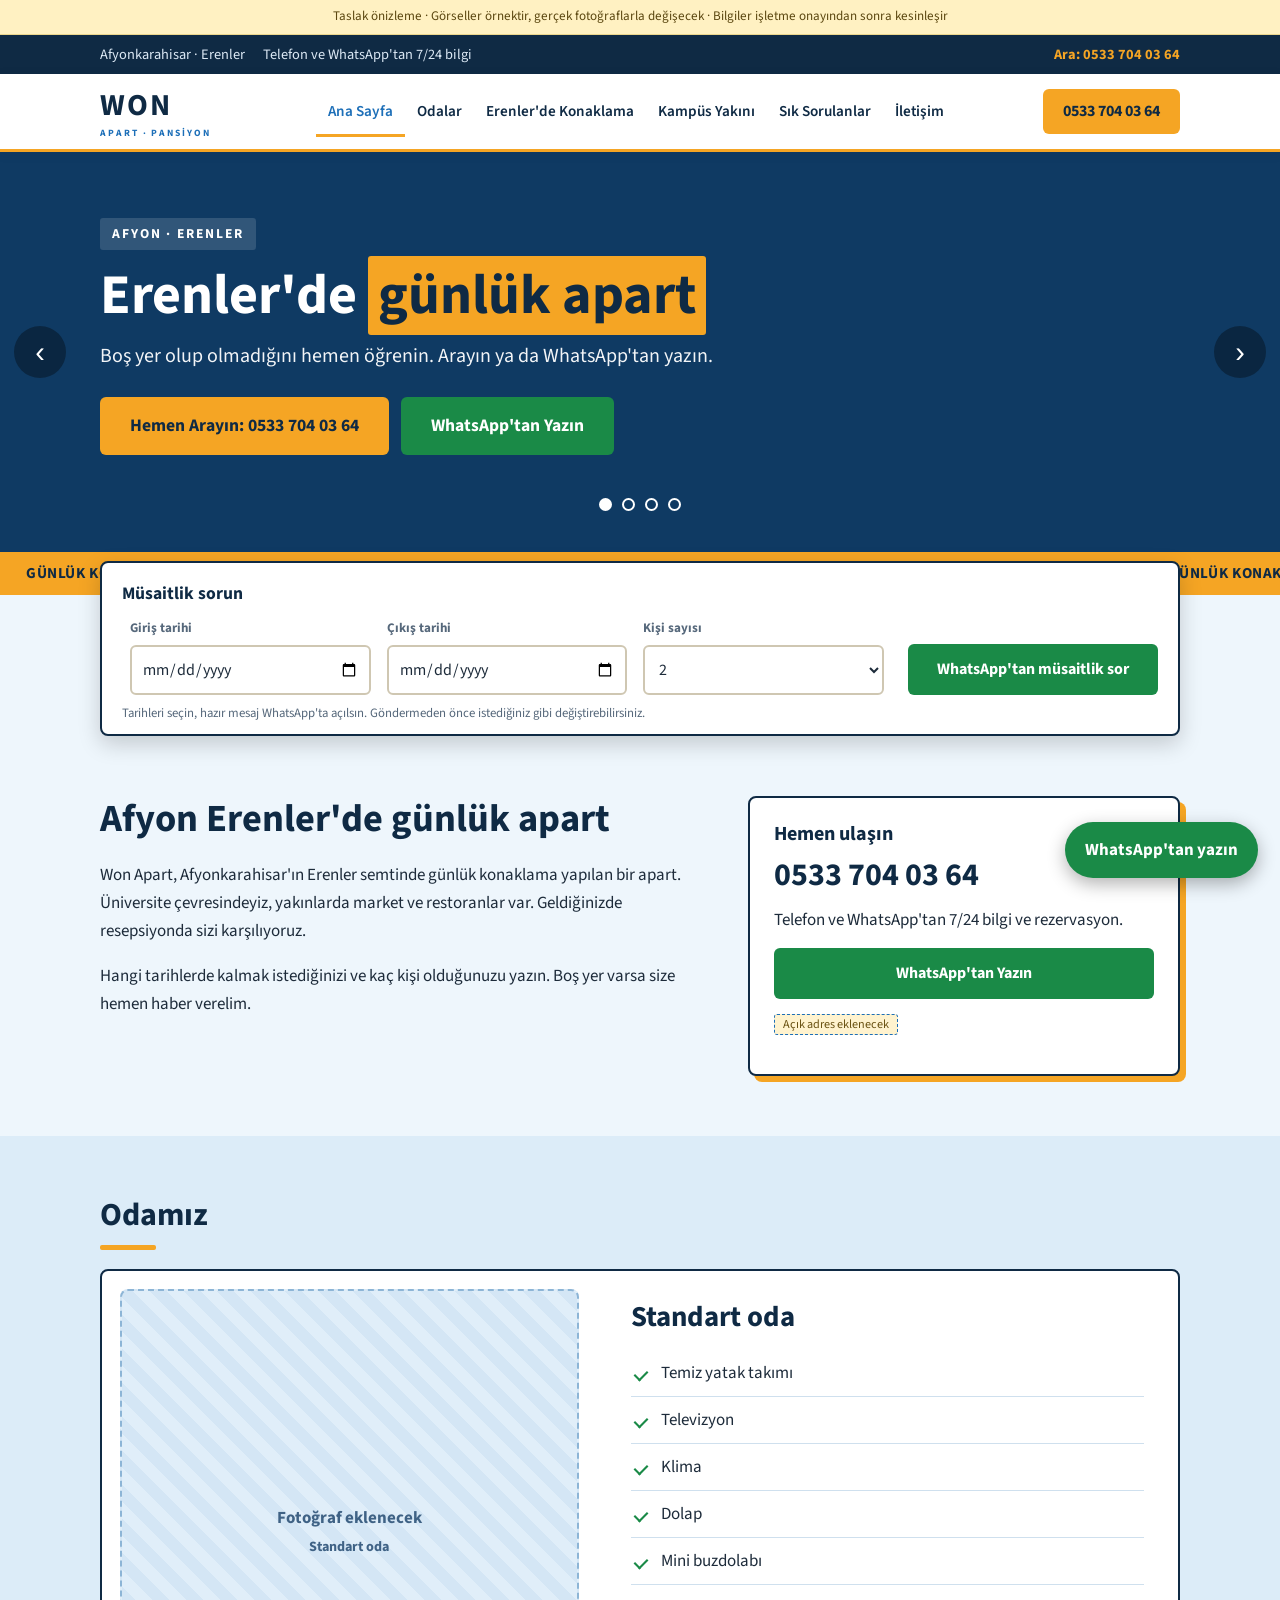
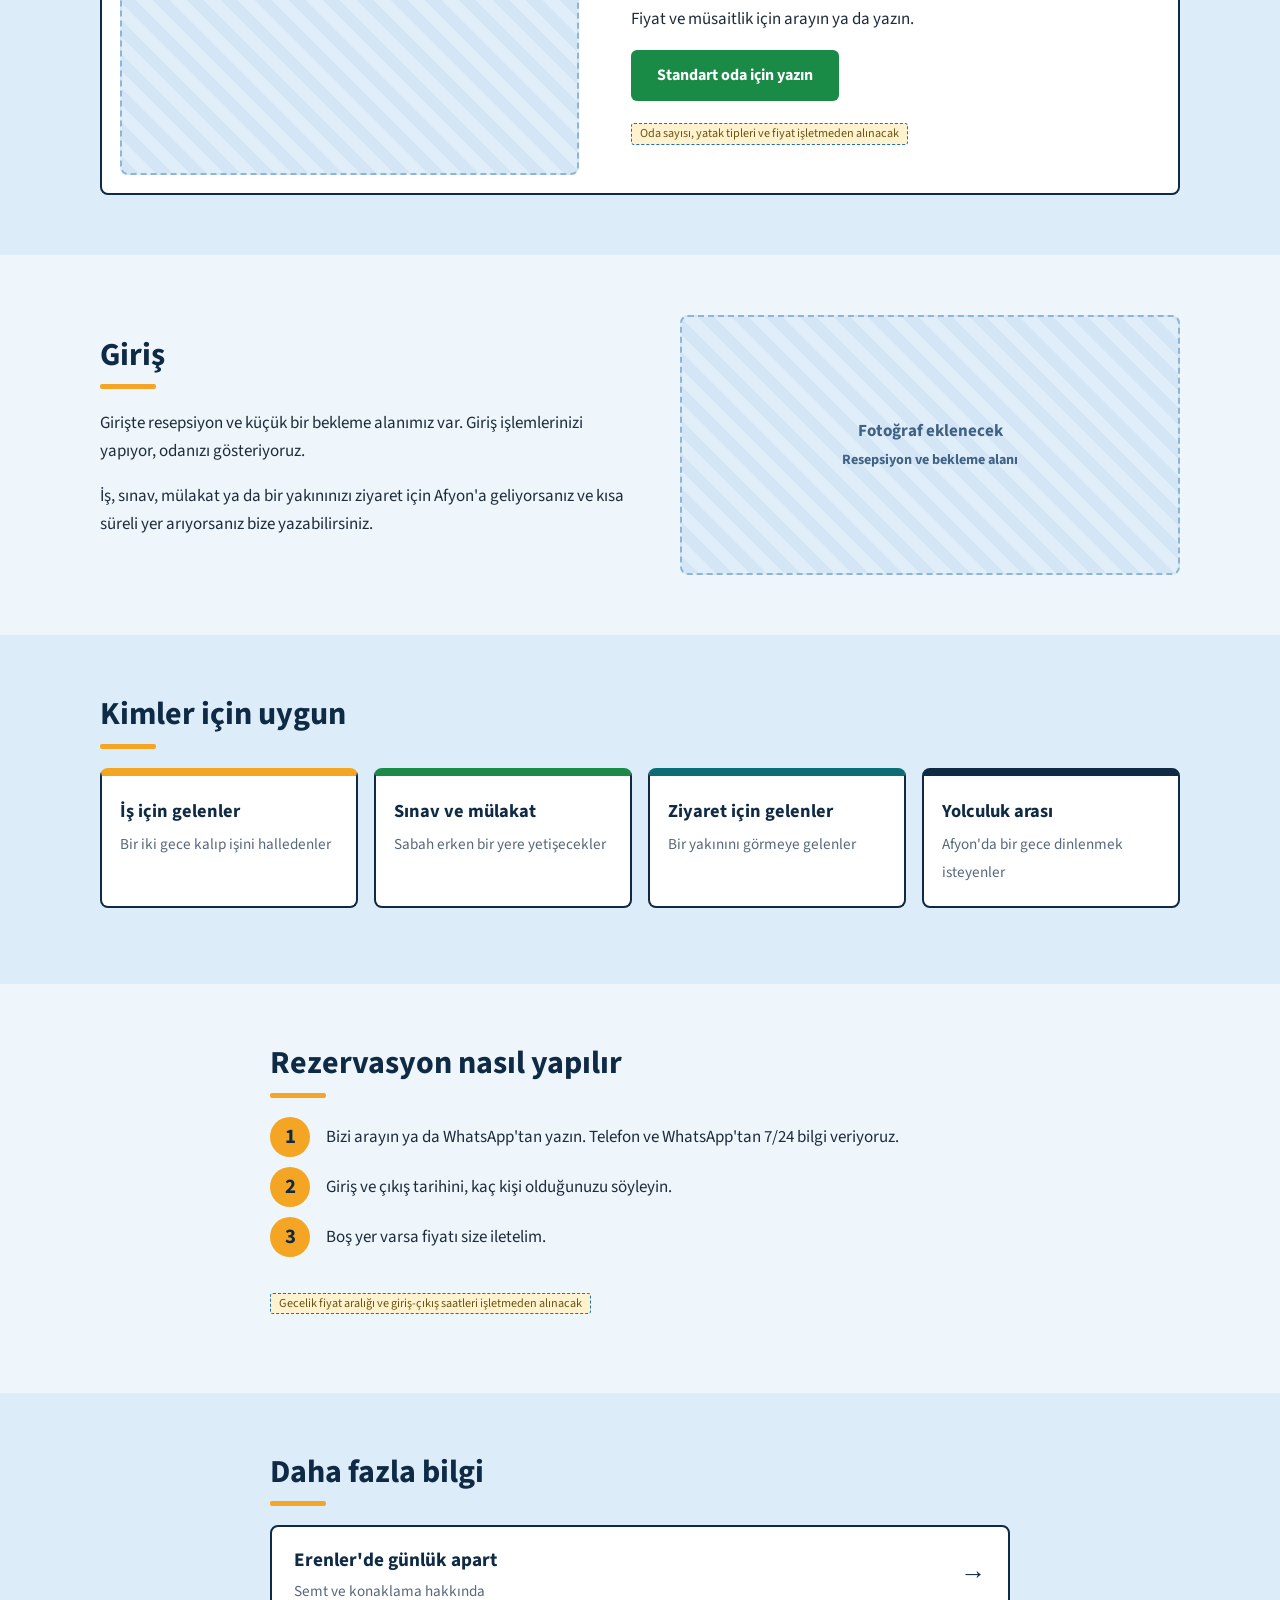
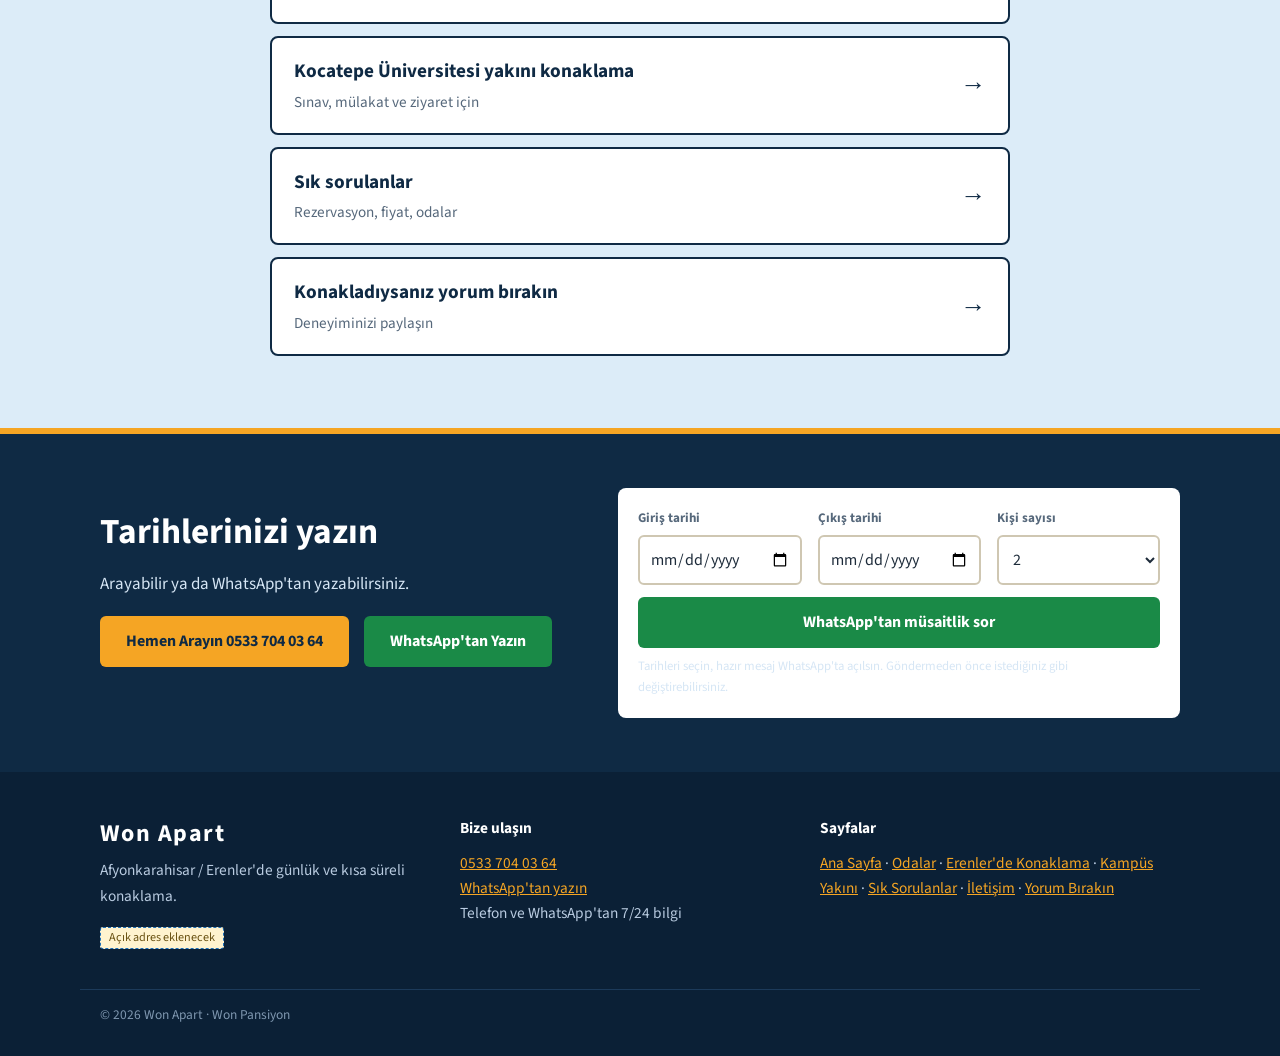
==== commit af061015: "Yeni tasarım: açık mavi, dönen banner, yapay zeka görselleri kaldırıldı Co-Authored-By: Claude Sonne" ====
--- a/index.html
+++ b/index.html
@@ -12,15 +12,14 @@
 <meta property="og:title" content="Won Apart | Afyon Erenler Günlük Apart ve Pansiyon">
 <meta property="og:description" content="Afyonkarahisar Erenler'de günlük apart. Standart odalar, telefon ve WhatsApp'tan 7/24 bilgi. Won Apart'a yazın, müsaitliği söyleyelim.">
 <meta property="og:url" content="https://afyongunlukapart.com.tr/">
-<meta property="og:image" content="https://afyongunlukapart.com.tr/img/won-apart-standart-oda.jpg">
 <meta name="theme-color" content="#1c1712">
-<link rel="preload" href="fonts/cormorant-garamond-latin-ext.woff2" as="font" type="font/woff2" crossorigin>
 <link rel="stylesheet" href="css/fonts.css">
 <link rel="stylesheet" href="css/style.css">
-<script type="application/ld+json">{"@context": "https://schema.org", "@type": "LodgingBusiness", "@id": "https://afyongunlukapart.com.tr/#isletme", "name": "Won Apart", "alternateName": "Won Pansiyon", "url": "https://afyongunlukapart.com.tr/", "telephone": "+905337040364", "image": "https://afyongunlukapart.com.tr/img/won-apart-standart-oda.jpg", "logo": "https://afyongunlukapart.com.tr/img/won-apart-logo.jpg", "description": "Afyonkarahisar Erenler'de günlük ve kısa süreli konaklama sunan Won Apart; temiz standart odalar, telefon ve WhatsApp ile 7/24 bilgi.", "address": {"@type": "PostalAddress", "addressLocality": "Afyonkarahisar", "addressRegion": "Afyonkarahisar", "addressCountry": "TR"}, "areaServed": "Afyonkarahisar Erenler", "amenityFeature": [{"@type": "LocationFeatureSpecification", "name": "Klima", "value": true}, {"@type": "LocationFeatureSpecification", "name": "Televizyon", "value": true}, {"@type": "LocationFeatureSpecification", "name": "Mini buzdolabı", "value": true}], "contactPoint": {"@type": "ContactPoint", "telephone": "+905337040364", "contactType": "reservations", "availableLanguage": "Turkish"}}</script>
+<script type="application/ld+json">{"@context": "https://schema.org", "@type": "LodgingBusiness", "@id": "https://afyongunlukapart.com.tr/#isletme", "name": "Won Apart", "alternateName": "Won Pansiyon", "url": "https://afyongunlukapart.com.tr/", "telephone": "+905337040364", "description": "Afyonkarahisar Erenler'de günlük ve kısa süreli konaklama sunan Won Apart; temiz standart odalar, telefon ve WhatsApp ile 7/24 bilgi.", "address": {"@type": "PostalAddress", "addressLocality": "Afyonkarahisar", "addressRegion": "Afyonkarahisar", "addressCountry": "TR"}, "areaServed": "Afyonkarahisar Erenler", "amenityFeature": [{"@type": "LocationFeatureSpecification", "name": "Klima", "value": true}, {"@type": "LocationFeatureSpecification", "name": "Televizyon", "value": true}, {"@type": "LocationFeatureSpecification", "name": "Mini buzdolabı", "value": true}], "contactPoint": {"@type": "ContactPoint", "telephone": "+905337040364", "contactType": "reservations", "availableLanguage": "Turkish"}}</script>
 </head>
 <body>
 <div class="ribbon">Taslak önizleme · Görseller örnektir, gerçek fotoğraflarla değişecek · Bilgiler işletme onayından sonra kesinleşir</div>
+<div class="infobar"><div class="container infobar-in"><div><span>Afyonkarahisar · Erenler</span><span>Telefon ve WhatsApp'tan 7/24 bilgi</span></div><a href="tel:+905337040364" data-olay="ara">Ara: 0533 704 03 64</a></div></div>
 <header class="top">
   <div class="container top-in">
     <a class="brand" href="index.html" aria-label="Won Apart ana sayfa"><span class="wm">WON</span><span class="wm-sub">APART · PANSİYON</span></a>
@@ -30,13 +29,37 @@
   </div>
 </header>
 <main>
-<section class="hero3"><div class="container hero3-in">
-  <p class="kicker">Afyonkarahisar · Erenler</p>
-  <h1>Afyon Erenler'de<br>günlük apart</h1>
-  <p class="lead">Erenler'de günlük kalabileceğiniz odalarımız var. Boş yer olup olmadığını arayarak ya da WhatsApp'tan yazarak öğrenebilirsiniz.</p>
-  <p class="hero3-btns"><a class="btn btn-gold" href="tel:+905337040364" data-olay="ara">Hemen Arayın · 0533 704 03 64</a><a class="btn btn-line" href="https://wa.me/905337040364?text=Merhaba%2C%20Won%20Apart%20i%C3%A7in%20m%C3%BCsaitlik%20bilgisi%20almak%20istiyorum." data-olay="whatsapp">WhatsApp'tan Yazın</a></p>
-</div></section>
-<div class="container bookbar-wrap"><div class="bookbar"><form class="rez-form" novalidate>
+<section class="banner" aria-roledescription="carousel" aria-label="Duyurular">
+  <div class="slide s1 on"><div class="container">
+    <span class="sl-tag">Afyon · Erenler</span>
+    <div class="sl-t">Erenler'de <span class="mk">günlük apart</span></div>
+    <p class="sl-p">Boş yer olup olmadığını hemen öğrenin. Arayın ya da WhatsApp'tan yazın.</p>
+    <div class="sl-btns"><a class="btn btn-gold" href="tel:+905337040364" data-olay="ara">Hemen Arayın: 0533 704 03 64</a><a class="btn btn-wa" href="https://wa.me/905337040364?text=Merhaba%2C%20Won%20Apart%20i%C3%A7in%20m%C3%BCsaitlik%20bilgisi%20almak%20istiyorum." data-olay="whatsapp">WhatsApp'tan Yazın</a></div>
+  </div></div>
+  <div class="slide s2"><div class="container">
+    <span class="sl-tag">Bir iki gece için</span>
+    <div class="sl-t">Sınav, mülakat, <span class="mk">ziyaret</span> için yer mi arıyorsunuz?</div>
+    <p class="sl-p">Kısa süreli konaklama için tarihinizi yazın, boş yeri söyleyelim.</p>
+    <div class="sl-btns"><a class="btn btn-gold" href="https://wa.me/905337040364?text=Merhaba%2C%20Won%20Apart%20i%C3%A7in%20m%C3%BCsaitlik%20bilgisi%20almak%20istiyorum." data-olay="whatsapp">WhatsApp'tan Sorun</a></div>
+  </div></div>
+  <div class="slide s3"><div class="container">
+    <span class="sl-tag">Kampüs çevresi</span>
+    <div class="sl-t">Kocatepe Üniversitesi <span class="mk">çevresinde</span> konaklama</div>
+    <p class="sl-p">Erenler'de günlük kalabileceğiniz odalarımız var.</p>
+    <div class="sl-btns"><a class="btn btn-white" href="kocatepe-universitesi-yakini-konaklama.html">Ayrıntılar</a><a class="btn btn-gold" href="tel:+905337040364" data-olay="ara">Ara: 0533 704 03 64</a></div>
+  </div></div>
+  <div class="slide s4"><div class="container">
+    <span class="sl-tag">7/24 ulaşın</span>
+    <div class="sl-t">Gece de gündüz de <span class="mk">bilgi alın</span></div>
+    <p class="sl-p">Telefon ve WhatsApp'tan her saat müsaitlik ve rezervasyon bilgisi veriyoruz.</p>
+    <div class="sl-btns"><a class="btn btn-gold" href="tel:+905337040364" data-olay="ara">Hemen Arayın</a><a class="btn btn-wa" href="https://wa.me/905337040364?text=Merhaba%2C%20Won%20Apart%20i%C3%A7in%20m%C3%BCsaitlik%20bilgisi%20almak%20istiyorum." data-olay="whatsapp">WhatsApp'tan Yazın</a></div>
+  </div></div>
+  <button class="sl-nav sl-prev" type="button" aria-label="Önceki">&lsaquo;</button>
+  <button class="sl-nav sl-next" type="button" aria-label="Sonraki">&rsaquo;</button>
+  <div class="dots"></div>
+</section>
+<div class="ticker" aria-hidden="true"><div class="ticker-in"><span>Günlük konaklama</span><span>Afyon Erenler</span><span>7/24 telefon ve WhatsApp</span><span>Müsaitlik için arayın</span><span>Kocatepe Üniversitesi çevresi</span><span>Günlük konaklama</span><span>Afyon Erenler</span><span>7/24 telefon ve WhatsApp</span><span>Müsaitlik için arayın</span><span>Kocatepe Üniversitesi çevresi</span></div></div>
+<div class="container bookbar-wrap"><div class="bookbar"><p class="bookbar-t">Müsaitlik sorun</p><form class="rez-form" novalidate>
   <div class="rez-grid">
     <label>Giriş tarihi<input type="date" name="giris"></label>
     <label>Çıkış tarihi<input type="date" name="cikis"></label>
@@ -46,55 +69,62 @@
   <p class="rez-not">Tarihleri seçin, hazır mesaj WhatsApp'ta açılsın. Göndermeden önce istediğiniz gibi değiştirebilirsiniz.</p>
 </form></div></div>
 
-<div class="container intro">
-  <div class="intro-q">Bir iki gece için, <em>Erenler'de</em> temiz bir oda.</div>
-  <div class="intro-t">
+<section class="sec"><div class="container welcome">
+  <div class="welcome-t">
+    <h1>Afyon Erenler'de günlük apart</h1>
     <p>Won Apart, Afyonkarahisar'ın Erenler semtinde günlük konaklama yapılan bir apart. Üniversite çevresindeyiz, yakınlarda market ve restoranlar var. Geldiğinizde resepsiyonda sizi karşılıyoruz.</p>
     <p>Hangi tarihlerde kalmak istediğinizi ve kaç kişi olduğunuzu yazın. Boş yer varsa size hemen haber verelim.</p>
-    <p><a class="btn btn-line" href="iletisim.html">Konum ve iletişim</a></p>
   </div>
-</div>
+  <div class="infobox">
+    <h3>Hemen ulaşın</h3>
+    <a class="big" href="tel:+905337040364" data-olay="ara">0533 704 03 64</a>
+    <p>Telefon ve WhatsApp'tan 7/24 bilgi ve rezervasyon.</p>
+    <a class="btn btn-wa" href="https://wa.me/905337040364?text=Merhaba%2C%20Won%20Apart%20i%C3%A7in%20m%C3%BCsaitlik%20bilgisi%20almak%20istiyorum." data-olay="whatsapp">WhatsApp'tan Yazın</a>
+    <p><span class="todo">Açık adres eklenecek</span></p>
+  </div>
+</div></section>
 
-<div class="container"><div class="facts">
-  <div class="fact"><small>Konum</small><span>Erenler, Afyonkarahisar</span></div>
-  <div class="fact"><small>Konaklama</small><span>Günlük</span></div>
-  <div class="fact"><small>Bilgi ve rezervasyon</small><span>7/24 telefon ve WhatsApp</span></div>
-  <div class="fact"><small>Telefon</small><span><a href="tel:+905337040364" data-olay="ara">0533 704 03 64</a></span></div>
-</div></div>
+<section class="sec alt"><div class="container">
+  <h2 class="sec-t">Odamız</h2>
+  <div class="room">
+    <div class="room-img"><div class="ph" role="img" aria-label="Standart oda: yatak, klima, televizyon, dolap ve mini buzdolabı"><span>Fotoğraf eklenecek<br><small>Standart oda</small></span></div></div>
+    <div class="room-t">
+      <h2>Standart oda</h2>
+      <ul class="spec">
+        <li>Temiz yatak takımı</li>
+        <li>Televizyon</li>
+        <li>Klima</li>
+        <li>Dolap</li>
+        <li>Mini buzdolabı</li>
+      </ul>
+      <p>Fiyat ve müsaitlik için arayın ya da yazın.</p>
+      <p><a class="btn btn-wa" href="https://wa.me/905337040364?text=Merhaba%2C%20Won%20Apart%20standart%20oda%20i%C3%A7in%20m%C3%BCsaitlik%20bilgisi%20almak%20istiyorum." data-olay="whatsapp">Standart oda için yazın</a></p>
+      <p class="todo-line"><span class="todo">Oda sayısı, yatak tipleri ve fiyat işletmeden alınacak</span></p>
+    </div>
+  </div>
+</div></section>
 
-<section class="sec" style="padding-bottom:0"></section>
-<section class="showcase">
-  <div class="showcase-img"><img src="img/won-apart-standart-oda.jpg" alt="Won Apart standart oda: yatak, klima, televizyon, dolap ve mini buzdolabı" width="1400" height="935"><span>Standart oda</span></div>
-  <div class="showcase-t">
-    <p class="kicker kd">Odamız</p>
-    <h2>Standart oda</h2>
-    <p>Odalarda şunlar var:</p>
-    <ul class="spec">
-      <li>Temiz yatak takımı</li>
-      <li>Televizyon</li>
-      <li>Klima</li>
-      <li>Dolap</li>
-      <li>Mini buzdolabı</li>
-    </ul>
-    <p>Fiyat ve müsaitlik için arayın ya da yazın.</p>
-    <p><a class="btn btn-wa" href="https://wa.me/905337040364?text=Merhaba%2C%20Won%20Apart%20standart%20oda%20i%C3%A7in%20m%C3%BCsaitlik%20bilgisi%20almak%20istiyorum." data-olay="whatsapp">Standart oda için yazın</a></p>
-    <p class="todo-line"><span class="todo">Oda sayısı ve yatak tipleri işletmeden alınacak</span></p>
-  </div>
-</section>
-
-<section class="sec dark"><div class="container split rev">
-  <div class="split-img"><img src="img/won-apart-resepsiyon.jpg" alt="Won Apart resepsiyonu" width="1400" height="933" loading="lazy"></div>
+<section class="sec"><div class="container split rev">
+  <div class="split-img"><div class="ph" role="img" aria-label="Resepsiyon ve bekleme alanı"><span>Fotoğraf eklenecek<br><small>Resepsiyon ve bekleme alanı</small></span></div></div>
   <div class="split-txt">
-    <p class="kicker">Giriş</p>
-    <h2>Geldiğinizde sizi karşılıyoruz</h2>
+    <h2 class="sec-t">Giriş</h2>
     <p>Girişte resepsiyon ve küçük bir bekleme alanımız var. Giriş işlemlerinizi yapıyor, odanızı gösteriyoruz.</p>
     <p>İş, sınav, mülakat ya da bir yakınınızı ziyaret için Afyon'a geliyorsanız ve kısa süreli yer arıyorsanız bize yazabilirsiniz.</p>
   </div>
 </div></section>
 
+<section class="sec alt"><div class="container">
+  <h2 class="sec-t">Kimler için uygun</h2>
+  <div class="tiles">
+    <div class="tile"><strong>İş için gelenler</strong><span>Bir iki gece kalıp işini halledenler</span></div>
+    <div class="tile"><strong>Sınav ve mülakat</strong><span>Sabah erken bir yere yetişecekler</span></div>
+    <div class="tile"><strong>Ziyaret için gelenler</strong><span>Bir yakınını görmeye gelenler</span></div>
+    <div class="tile"><strong>Yolculuk arası</strong><span>Afyon'da bir gece dinlenmek isteyenler</span></div>
+  </div>
+</div></section>
+
 <section class="sec"><div class="container narrow">
-  <p class="kicker kd">Rezervasyon</p>
-  <h2>Nasıl yer ayırtırım</h2>
+  <h2 class="sec-t">Rezervasyon nasıl yapılır</h2>
   <ol class="steps">
     <li>Bizi arayın ya da WhatsApp'tan yazın. Telefon ve WhatsApp'tan 7/24 bilgi veriyoruz.</li>
     <li>Giriş ve çıkış tarihini, kaç kişi olduğunuzu söyleyin.</li>
@@ -104,8 +134,7 @@
 </div></section>
 
 <section class="sec alt"><div class="container narrow jump">
-  <p class="kicker kd">Daha fazlası</p>
-  <h2>Erenler'de kalmak</h2>
+  <h2 class="sec-t">Daha fazla bilgi</h2>
   <a href="erenler-gunluk-apart.html"><div>Erenler'de günlük apart<small>Semt ve konaklama hakkında</small></div><span>&rarr;</span></a>
   <a href="kocatepe-universitesi-yakini-konaklama.html"><div>Kocatepe Üniversitesi yakını konaklama<small>Sınav, mülakat ve ziyaret için</small></div><span>&rarr;</span></a>
   <a href="sss.html"><div>Sık sorulanlar<small>Rezervasyon, fiyat, odalar</small></div><span>&rarr;</span></a>
@@ -143,6 +172,7 @@
   </div>
   <div class="container foot-alt"><p>© 2026 Won Apart · Won Pansiyon</p></div>
 </footer>
+<a class="fab" href="https://wa.me/905337040364?text=Merhaba%2C%20Won%20Apart%20i%C3%A7in%20m%C3%BCsaitlik%20bilgisi%20almak%20istiyorum." data-olay="whatsapp">WhatsApp'tan yazın</a>
 <div class="mbar" role="group" aria-label="Hızlı iletişim"><a class="mbar-a" href="tel:+905337040364" data-olay="ara">Ara<small>0533 704 03 64</small></a><a class="mbar-w" href="https://wa.me/905337040364?text=Merhaba%2C%20Won%20Apart%20i%C3%A7in%20m%C3%BCsaitlik%20bilgisi%20almak%20istiyorum." data-olay="whatsapp">WhatsApp<small>Yazın</small></a></div>
 <script src="js/main.js"></script>
 </body>
--- a/css/fonts.css
+++ b/css/fonts.css
@@ -1,4 +1,2 @@
-@font-face{font-family:'Cormorant Garamond';font-style:normal;font-weight:500 700;font-display:swap;src:url(../fonts/cormorant-garamond-latin-ext.woff2) format('woff2');unicode-range:U+0100-02BA, U+02BD-02C5, U+02C7-02CC, U+02CE-02D7, U+02DD-02FF, U+0304, U+0308, U+0329, U+1D00-1DBF, U+1E00-1E9F, U+1EF2-1EFF, U+2020, U+20A0-20AB, U+20AD-20C4, U+2113, U+2C60-2C7F, U+A720-A7FF}
-@font-face{font-family:'Cormorant Garamond';font-style:normal;font-weight:500 700;font-display:swap;src:url(../fonts/cormorant-garamond-latin.woff2) format('woff2');unicode-range:U+0000-00FF, U+0131, U+0152-0153, U+02BB-02BC, U+02C6, U+02DA, U+02DC, U+0304, U+0308, U+0329, U+2000-206F, U+20AC, U+2122, U+2191, U+2193, U+2212, U+2215, U+FEFF, U+FFFD}
 @font-face{font-family:'Source Sans 3';font-style:normal;font-weight:400 700;font-display:swap;src:url(../fonts/source-sans-3-latin-ext.woff2) format('woff2');unicode-range:U+0100-02BA, U+02BD-02C5, U+02C7-02CC, U+02CE-02D7, U+02DD-02FF, U+0304, U+0308, U+0329, U+1D00-1DBF, U+1E00-1E9F, U+1EF2-1EFF, U+2020, U+20A0-20AB, U+20AD-20C4, U+2113, U+2C60-2C7F, U+A720-A7FF}
 @font-face{font-family:'Source Sans 3';font-style:normal;font-weight:400 700;font-display:swap;src:url(../fonts/source-sans-3-latin.woff2) format('woff2');unicode-range:U+0000-00FF, U+0131, U+0152-0153, U+02BB-02BC, U+02C6, U+02DA, U+02DC, U+0304, U+0308, U+0329, U+2000-206F, U+20AC, U+2122, U+2191, U+2193, U+2212, U+2215, U+FEFF, U+FFFD}
--- a/css/style.css
+++ b/css/style.css
@@ -1,213 +1,257 @@
-:root{--ink:#14100c;--brown:#2b2118;--cream:#f3ede2;--paper:#faf7f0;--sand:#ebe2d1;--brass:#a8823b;--brass-l:#d3b06a;--txt:#2a241d;--mut:#6e6558;--line:#d9cfbb;--wa:#1f7a45}
+:root{--ink:#0f2a44;--dark:#14385c;--gold:#f5a524;--gold-d:#1d6fb8;--bg:#eef6fc;--white:#fff;--txt:#1d2b3a;--mut:#56687b;--line:#cfe0ee;--wa:#1a8a47;--wa-d:#146c38;--green:#1d6fb8;--sand:#dcecf8}
 *{box-sizing:border-box}
 html{-webkit-text-size-adjust:100%;scroll-behavior:smooth}
-body{margin:0;background:var(--cream);color:var(--txt);font:400 18px/1.7 "Source Sans 3",-apple-system,"Segoe UI",Roboto,Helvetica,Arial,sans-serif}
+body{margin:0;background:var(--bg);color:var(--txt);font:400 17px/1.65 "Source Sans 3",-apple-system,"Segoe UI",Roboto,Helvetica,Arial,sans-serif}
 img{max-width:100%;height:auto;display:block}
-a{color:var(--brass)}
-h1,h2,h3{font-family:"Cormorant Garamond",Georgia,"Times New Roman",serif;color:var(--ink);font-weight:600;line-height:1.12;margin:0 0 .5em;letter-spacing:-.005em}
-h1{font-size:3rem}
-h2{font-size:2.3rem;margin-top:1.1em}
+a{color:var(--gold-d)}
+h1,h2,h3{font-family:"Source Sans 3",-apple-system,"Segoe UI",Roboto,Arial,sans-serif;color:var(--ink);font-weight:700;line-height:1.2;margin:0 0 .5em}
+h1{font-size:2.5rem}
+h2{font-size:1.9rem;margin-top:1.2em}
 h2:first-child{margin-top:0}
-h3{font-size:1.5rem}
-p{margin:0 0 1.1em}
-.container{max-width:1120px;margin:0 auto;padding:0 24px}
-.narrow{max-width:760px}
-.ribbon{background:#f6ecd0;color:#5b4710;text-align:center;font-size:.82rem;padding:6px 12px;border-bottom:1px solid #e6d6a2}
-.kicker,.eyebrow{display:block;font-size:.78rem;font-weight:600;letter-spacing:.24em;text-transform:uppercase;color:var(--brass-l);margin:0 0 1.2em}
-
-/* üst menü */
-.top{background:var(--ink);color:#fff;position:sticky;top:0;z-index:50;border-bottom:1px solid #2e261c}
-.top-in{display:flex;align-items:center;justify-content:space-between;padding-top:14px;padding-bottom:14px}
-.brand{text-decoration:none;display:block;line-height:1;margin-right:20px}
-.wm{display:block;font:700 2rem "Cormorant Garamond",Georgia,serif;color:var(--brass-l);letter-spacing:.2em}
-.wm-sub{display:block;font-size:.58rem;letter-spacing:.3em;color:#cdbf9f;margin-top:4px}
+h3{font-size:1.25rem}
+p{margin:0 0 1em}
+.container{max-width:1120px;margin:0 auto;padding:0 20px}
+.narrow{max-width:780px}
+.ribbon{background:#fff1c2;color:#5b4710;text-align:center;font-size:.82rem;padding:6px 12px;border-bottom:1px solid #ecd78e}
+
+/* üst bilgi şeridi */
+.infobar{background:var(--ink);color:#dce9f5;font-size:.9rem}
+.infobar-in{display:flex;justify-content:space-between;align-items:center;padding-top:8px;padding-bottom:8px}
+.infobar a{color:var(--gold);font-weight:700;text-decoration:none}
+.infobar span{margin-right:18px}
+
+/* başlık */
+.top{background:var(--white);position:sticky;top:0;z-index:50;border-bottom:3px solid var(--gold);box-shadow:0 2px 10px rgba(15,42,68,.10)}
+.top-in{display:flex;align-items:center;justify-content:space-between;padding-top:10px;padding-bottom:10px}
+.brand{text-decoration:none;display:block;line-height:1;margin-right:18px}
+.wm{display:block;font:800 1.9rem "Source Sans 3",Arial,sans-serif;color:var(--ink);letter-spacing:.06em}
+.wm-sub{display:block;font-size:.6rem;letter-spacing:.2em;color:var(--gold-d);font-weight:700;margin-top:2px}
 .nav{display:flex;flex:1;justify-content:center}
-.nav a{color:#dccfb1;text-decoration:none;padding:8px 12px;font-size:.78rem;letter-spacing:.14em;text-transform:uppercase;font-weight:600;border-bottom:1px solid transparent}
-.nav a:hover,.nav a.on{color:#fff;border-bottom-color:var(--brass-l)}
-.menu-btn{display:none;background:none;border:1px solid #5b4f3c;color:#fff;border-radius:2px;padding:9px 16px;font:600 .8rem "Source Sans 3",sans-serif;letter-spacing:.14em;text-transform:uppercase;cursor:pointer}
+.nav a{color:var(--ink);text-decoration:none;padding:10px 12px;font-size:.95rem;font-weight:600;border-bottom:3px solid transparent;margin-bottom:-3px}
+.nav a:hover,.nav a.on{color:var(--gold-d);border-bottom-color:var(--gold)}
+.menu-btn{display:none;background:var(--ink);border:0;color:#fff;border-radius:6px;padding:12px 14px;font:700 .85rem "Source Sans 3",sans-serif;cursor:pointer}
 
 /* düğmeler */
-.btn{display:inline-block;text-decoration:none;font:600 .86rem "Source Sans 3",sans-serif;letter-spacing:.1em;text-transform:uppercase;border-radius:2px;padding:15px 28px;border:1px solid transparent;line-height:1.2;cursor:pointer}
-.btn-gold{background:var(--brass-l);color:var(--ink)}
-.btn-gold:hover{background:#e0c07d}
+.btn{display:inline-block;text-decoration:none;font:700 1rem "Source Sans 3",sans-serif;border-radius:6px;padding:14px 24px;border:2px solid transparent;line-height:1.2;cursor:pointer}
+.btn-gold{background:var(--gold);color:var(--ink)}
+.btn-gold:hover{background:#ffc04a}
 .btn-wa{background:var(--wa);color:#fff}
-.btn-wa:hover{background:#18653a}
-.btn-line{border-color:var(--brass);color:var(--brass);background:transparent}
-.btn-line:hover{background:var(--brass);color:#fff}
-.top-call{padding:11px 18px;white-space:nowrap;background:transparent;border-color:var(--brass-l);color:var(--brass-l)}
-.top-call:hover{background:var(--brass-l);color:var(--ink)}
-
-/* giriş (hero) */
-.hero3{position:relative;color:#fff;background:#14100c url(../img/won-apart-standart-oda.jpg) 62% center/cover no-repeat}
-.hero3:before{content:"";position:absolute;left:0;right:0;top:0;bottom:0;background:linear-gradient(180deg,rgba(20,16,12,.62) 0%,rgba(20,16,12,.40) 45%,rgba(20,16,12,.78) 100%)}
-.hero3-in{position:relative;padding:120px 24px 128px}
-.hero3 h1{color:#fff;font-size:4.9rem;font-weight:600;line-height:1.02;margin-bottom:.35em}
-.hero3 .lead{font-size:1.25rem;max-width:520px;color:#ece3d0;margin-bottom:1.6em}
-.hero3-btns .btn{margin:0 12px 12px 0}
-.hero3-btns .btn-line{border-color:rgba(255,255,255,.7);color:#fff}
-.hero3-btns .btn-line:hover{background:#fff;color:var(--ink)}
+.btn-wa:hover{background:var(--wa-d)}
+.btn-line{border-color:var(--ink);color:var(--ink);background:transparent}
+.btn-line:hover{background:var(--ink);color:#fff}
+.btn-white{background:#fff;color:var(--ink)}
+.btn-white:hover{background:#e3f0fb}
+.top-call{padding:11px 18px;white-space:nowrap;background:var(--gold);color:var(--ink)}
+.top-call:hover{background:#ffc04a}
+
+/* dönen banner */
+.banner{position:relative;color:#fff;overflow:hidden}
+.slide{display:none;min-height:400px;align-items:center;padding:56px 0 76px;position:relative}
+.slide.on{display:flex;animation:slin .6s ease}
+@keyframes slin{from{opacity:0}to{opacity:1}}
+.slide .container{width:100%}
+.s1{background:#0f3a63}
+.s2{background:var(--gold);color:var(--ink)}
+.s3{background:var(--green)}
+.s4{background:#0b6e76}
+.sl-tag{display:inline-block;font-weight:800;font-size:.85rem;letter-spacing:.14em;text-transform:uppercase;background:rgba(255,255,255,.14);padding:5px 12px;border-radius:3px;margin-bottom:16px}
+.s2 .sl-tag{background:rgba(0,0,0,.12)}
+.sl-t{font-size:3.5rem;font-weight:800;line-height:1.08;margin:0 0 14px;color:inherit;max-width:760px}
+.sl-t .mk{background:var(--gold);color:var(--ink);padding:0 .18em;border-radius:3px}
+.s2 .sl-t .mk{background:var(--ink);color:var(--gold)}
+.sl-p{font-size:1.25rem;max-width:620px;margin:0 0 24px;opacity:.95}
+.sl-btns .btn{margin:0 12px 12px 0;font-size:1.1rem;padding:16px 28px}
+.sl-btns .btn-gold{box-shadow:0 0 0 0 rgba(245,165,36,.6);animation:pulse 2.2s infinite}
+.s2 .sl-btns .btn-gold{background:var(--ink);color:var(--gold);animation:none}
+@keyframes pulse{0%{box-shadow:0 0 0 0 rgba(245,165,36,.55)}70%{box-shadow:0 0 0 16px rgba(245,165,36,0)}100%{box-shadow:0 0 0 0 rgba(245,165,36,0)}}
+.sl-nav{position:absolute;top:50%;margin-top:-26px;width:52px;height:52px;border:0;border-radius:50%;background:rgba(0,0,0,.35);color:#fff;font-size:1.8rem;line-height:1;cursor:pointer;z-index:3}
+.sl-nav:hover{background:rgba(0,0,0,.6)}
+.sl-prev{left:14px}.sl-next{right:14px}
+.dots{position:absolute;left:0;right:0;bottom:34px;text-align:center;z-index:3}
+.dots button{width:13px;height:13px;border-radius:50%;border:2px solid #fff;background:transparent;margin:0 5px;padding:0;cursor:pointer}
+.dots button.on{background:#fff}
+.s2~.dots button{border-color:#fff}
+
+/* kayan yazı */
+.ticker{background:var(--gold);color:var(--ink);overflow:hidden;white-space:nowrap;font-weight:800;font-size:.95rem;letter-spacing:.04em;text-transform:uppercase}
+.ticker-in{display:inline-block;padding:9px 0;animation:tick 38s linear infinite}
+.ticker:hover .ticker-in{animation-play-state:paused}
+.ticker-in span{margin:0 26px}
+@keyframes tick{from{transform:translateX(0)}to{transform:translateX(-50%)}}
 
 /* yatay rezervasyon çubuğu */
-.bookbar-wrap{position:relative;z-index:5;margin-top:-56px}
-.bookbar{background:var(--paper);border-top:3px solid var(--brass);box-shadow:0 12px 34px rgba(20,16,12,.2);padding:20px 24px 14px}
+.bookbar-wrap{position:relative;z-index:5;margin-top:-34px}
+.bookbar{background:var(--white);border:2px solid var(--ink);border-radius:8px;padding:16px 20px 10px;box-shadow:0 8px 22px rgba(0,0,0,.18)}
+.bookbar-t{font-weight:800;font-size:1.1rem;margin:0 0 10px;color:var(--ink)}
 .bookbar .rez-form{display:flex;flex-wrap:wrap;align-items:flex-end}
-.bookbar .rez-grid{flex:1 1 440px;margin:0 18px 0 0}
-.bookbar .rez-form .btn{flex:0 0 auto;width:auto;min-width:240px}
+.bookbar .rez-grid{flex:1 1 440px;margin:0 16px 0 0}
+.bookbar .rez-form .btn{flex:0 0 auto;width:auto;min-width:250px}
 .bookbar .rez-not{flex:1 1 100%}
-.rez-grid{display:flex;margin:0 -8px 14px}
-.rez-grid label{flex:1 1 0;padding:0 8px;font-size:.72rem;color:var(--mut);font-weight:600;letter-spacing:.14em;text-transform:uppercase}
-.rez-grid input,.rez-grid select{display:block;width:100%;margin-top:6px;padding:11px 10px;border:1px solid #cbbfa6;border-radius:2px;font:400 1rem "Source Sans 3",sans-serif;background:#fff;color:var(--txt);min-height:48px;letter-spacing:0;text-transform:none}
+.rez-grid{display:flex;margin:0 -8px 12px}
+.rez-grid label{flex:1 1 0;padding:0 8px;font-size:.82rem;color:var(--mut);font-weight:700}
+.rez-grid input,.rez-grid select{display:block;width:100%;margin-top:5px;padding:11px 10px;border:2px solid #cfc7b2;border-radius:6px;font:400 1rem "Source Sans 3",sans-serif;background:#fff;color:var(--txt);min-height:48px}
 .rez-form .btn{width:100%;text-align:center}
-.rez-not{font-size:.8rem;color:var(--mut);margin:10px 0 0}
+.rez-not{font-size:.8rem;color:var(--mut);margin:8px 0 0}
 
 /* bölümler */
-.sec{padding:88px 0}
+.sec{padding:60px 0}
 .sec.alt{background:var(--sand)}
-.pagehead{background:var(--ink);padding:78px 0 64px;border-bottom:3px solid var(--brass)}
-.pagehead h1{color:#fff;font-size:3.4rem;margin-bottom:.3em}
-.pagehead .lead{color:#d6c9ab;font-size:1.2rem;max-width:660px;margin:0}
-
-.intro{display:flex;padding:100px 0 84px}
-.intro-q{flex:1 1 44%;padding-right:64px;font:600 2.7rem/1.12 "Cormorant Garamond",Georgia,serif;color:var(--ink)}
-.intro-q em{font-style:italic;color:var(--brass)}
-.intro-t{flex:1 1 56%;padding-top:10px}
-.intro-t p{font-size:1.08rem}
-
-.facts{display:flex;border-top:1px solid var(--line);border-bottom:1px solid var(--line)}
-.fact{flex:1 1 0;padding:26px 22px 24px 0;border-right:1px solid var(--line);margin-right:22px}
-.fact:last-child{border-right:0;margin-right:0}
-.fact small{display:block;font-size:.7rem;letter-spacing:.2em;text-transform:uppercase;color:var(--mut);font-weight:600;margin-bottom:6px}
-.fact span{font:600 1.4rem/1.2 "Cormorant Garamond",Georgia,serif;color:var(--ink)}
-.fact a{color:var(--ink);text-decoration:none}
-
-/* oda vitrini: fotoğraf kenardan kenara */
-.showcase{display:flex;align-items:stretch;background:var(--paper)}
-.showcase-img{flex:1 1 58%;min-height:520px;position:relative;background:var(--ink)}
-.showcase-img img{position:absolute;left:0;top:0;width:100%;height:100%;object-fit:cover}
-.showcase-img span{position:absolute;left:0;bottom:0;background:var(--ink);color:var(--brass-l);padding:12px 22px;font-size:.72rem;letter-spacing:.22em;text-transform:uppercase;font-weight:600}
-.showcase-t{flex:1 1 42%;padding:72px 64px 72px 60px;display:flex;flex-direction:column;justify-content:center}
-.spec{list-style:none;margin:0 0 28px;padding:0;border-top:1px solid var(--line)}
-.spec li{padding:13px 0 13px 24px;border-bottom:1px solid var(--line);position:relative}
-.spec li:before{content:"";position:absolute;left:2px;top:50%;width:7px;height:7px;margin-top:-3px;background:var(--brass);transform:rotate(45deg)}
-
-.dark{background:var(--brown);color:#e7dcc4}
-.dark h2{color:#fff}
-.dark p{color:#d9ccb0}
-
-.jump a{display:flex;justify-content:space-between;align-items:center;padding:26px 0;border-bottom:1px solid var(--line);font:600 1.7rem "Cormorant Garamond",Georgia,serif;color:var(--ink);text-decoration:none}
-.jump a:first-child{border-top:1px solid var(--line)}
-.jump a span{font:400 1.5rem sans-serif;color:var(--brass);transition:transform .2s}
-.jump a:hover{color:var(--brass)}
-.jump a:hover span{transform:translateX(8px)}
-.jump small{display:block;font:400 1rem "Source Sans 3",sans-serif;color:var(--mut);margin-top:2px}
+.pagehead{background:var(--ink);color:#fff;padding:54px 0 46px;border-bottom:6px solid var(--gold)}
+.pagehead h1{color:#fff;font-size:2.7rem;margin-bottom:.3em}
+.pagehead .lead{color:#d6e6f5;font-size:1.15rem;max-width:680px;margin:0}
+.sec-t{font-size:2rem;margin-bottom:.6em}
+.sec-t:after{content:"";display:block;width:56px;height:5px;background:var(--gold);margin-top:10px;border-radius:2px}
+.center .sec-t:after{margin-left:auto;margin-right:auto}
+.center{text-align:center}
+
+.welcome{display:flex;align-items:flex-start}
+.welcome-t{flex:1 1 60%;padding-right:48px}
+.welcome-t h1{font-size:2.4rem}
+.infobox{flex:1 1 40%;background:var(--white);border:2px solid var(--ink);border-radius:8px;padding:24px;box-shadow:6px 6px 0 var(--gold)}
+.infobox h3{margin-bottom:.6em}
+.infobox p{margin:0 0 .8em}
+.infobox .big{display:block;font-size:2rem;font-weight:800;color:var(--ink);text-decoration:none;line-height:1.1;margin-bottom:.4em}
+.infobox .btn{width:100%;text-align:center;margin-bottom:10px}
+
+/* fotoğraf yer tutucu */
+.ph{background:repeating-linear-gradient(45deg,#d4e6f5,#d4e6f5 12px,#e0eef9 12px,#e0eef9 24px);border:2px dashed #8db5d6;border-radius:8px;min-height:260px;display:flex;align-items:center;justify-content:center;text-align:center;color:#3f6285;font-weight:700;padding:20px}
+
+.room{display:flex;background:var(--white);border:2px solid var(--ink);border-radius:8px;overflow:hidden}
+.room-img{flex:1 1 46%;padding:18px}
+.room-img .ph{height:100%;min-height:300px}
+.room-t{flex:1 1 54%;padding:30px 34px}
+.room-t h2{margin-top:0;font-size:1.8rem}
+.spec{list-style:none;margin:0 0 20px;padding:0}
+.spec li{padding:9px 0 9px 30px;border-bottom:1px solid var(--line);position:relative}
+.spec li:before{content:"";position:absolute;left:4px;top:15px;width:9px;height:15px;border:solid var(--wa);border-width:0 3px 3px 0;transform:rotate(45deg) scale(.7);transform-origin:center}
+
+.tiles{display:flex;flex-wrap:wrap;margin:0 -8px}
+.tile{flex:1 1 calc(25% - 16px);margin:0 8px 16px;background:var(--white);border:2px solid var(--ink);border-radius:8px;padding:20px 18px;border-top:8px solid var(--gold)}
+.tile strong{display:block;font-size:1.15rem;margin-bottom:4px;color:var(--ink)}
+.tile span{font-size:.95rem;color:var(--mut)}
+.tile:nth-child(2){border-top-color:var(--wa)}
+.tile:nth-child(3){border-top-color:#0b6e76}
+.tile:nth-child(4){border-top-color:var(--ink)}
+
+.jump a{display:flex;justify-content:space-between;align-items:center;background:var(--white);border:2px solid var(--ink);border-radius:8px;padding:18px 22px;margin-bottom:12px;color:var(--ink);text-decoration:none;font-weight:800;font-size:1.2rem}
+.jump a:hover{background:var(--gold)}
+.jump a span{font-size:1.6rem}
+.jump small{display:block;font-weight:400;font-size:.95rem;color:var(--mut);margin-top:2px}
+.jump a:hover small{color:var(--ink)}
 
 /* düz içerik parçaları (alt sayfalar) */
 .split{display:flex;align-items:center}
-.split-img{flex:1 1 50%;padding-right:48px}
+.split-img{flex:1 1 50%;padding-right:40px}
 .split-txt{flex:1 1 50%}
 .split.rev{flex-direction:row-reverse}
-.split.rev .split-img{padding-right:0;padding-left:48px}
-.split-img img{width:100%}
-.split2{display:flex;margin:0 -12px}
-.card{background:var(--paper);border:1px solid var(--line);padding:22px;flex:1 1 0;margin:0 12px}
-.card img{margin-bottom:16px;width:100%}
+.split.rev .split-img{padding-right:0;padding-left:40px}
+.split2{display:flex;margin:0 -10px}
+.card{background:var(--white);border:2px solid var(--ink);border-radius:8px;padding:20px;flex:1 1 0;margin:0 10px}
+.card .ph{min-height:200px;margin-bottom:14px}
 .card h3{margin-bottom:.3em}
 .card p{margin:0}
 .plain{padding-left:1.2em;margin:0 0 1.2em}
 .plain li{margin-bottom:.5em}
-.steps{list-style:none;counter-reset:s;padding:0;margin:0 0 1.4em}
-.steps li{counter-increment:s;position:relative;padding:4px 0 18px 64px;min-height:58px}
-.steps li:before{content:counter(s);position:absolute;left:0;top:-4px;font:600 2.6rem/1 "Cormorant Garamond",Georgia,serif;color:var(--brass)}
-.faq details{border-bottom:1px solid var(--line)}
-.faq details:first-child{border-top:1px solid var(--line)}
-.faq summary{cursor:pointer;padding:20px 4px;font:600 1.45rem "Cormorant Garamond",Georgia,serif;color:var(--ink);list-style:none}
+.steps{list-style:none;counter-reset:s;padding:0;margin:0 0 1.2em}
+.steps li{counter-increment:s;position:relative;padding:6px 0 16px 56px;min-height:48px}
+.steps li:before{content:counter(s);position:absolute;left:0;top:0;width:40px;height:40px;border-radius:50%;background:var(--gold);color:var(--ink);font:800 1.3rem/40px "Source Sans 3",sans-serif;text-align:center}
+.faq details{background:var(--white);border:2px solid var(--ink);border-radius:8px;margin-bottom:10px}
+.faq summary{cursor:pointer;padding:16px 18px;font-weight:700;font-size:1.1rem;color:var(--ink);list-style:none}
 .faq summary::-webkit-details-marker{display:none}
-.faq summary:after{content:"+";float:right;color:var(--brass);font-size:1.6rem;line-height:1}
-.faq details[open] summary:after{content:"\2013"}
-.faq details p{padding:0 4px 8px;margin:0 0 1em}
-.mapbox{background:var(--sand);border:1px dashed var(--brass);min-height:300px;display:flex;flex-direction:column;align-items:center;justify-content:center;text-align:center;padding:20px;color:var(--mut)}
+.faq summary:after{content:"+";float:right;font-weight:800;font-size:1.4rem;line-height:1;color:var(--gold-d)}
+.faq details[open] summary:after{content:"\2212"}
+.faq details p{padding:0 18px 6px;margin:0 0 1em}
+.mapbox{background:#d4e6f5;border:2px dashed #8db5d6;border-radius:8px;min-height:300px;display:flex;flex-direction:column;align-items:center;justify-content:center;text-align:center;padding:20px;color:var(--mut)}
 
 /* alt çağrı */
-.band{background:var(--ink);color:#fff;padding:76px 0;border-top:3px solid var(--brass)}
-.band h2{color:#fff;margin-top:0;font-size:2.8rem}
-.band p{color:#d6c9ab}
+.band{background:var(--ink);color:#fff;padding:54px 0;border-top:6px solid var(--gold)}
+.band h2{color:#fff;margin-top:0;font-size:2.2rem}
+.band p{color:#d6e6f5}
 .band-in{display:flex;align-items:center}
-.band-in>div:first-child{flex:1 1 48%;padding-right:56px}
-.band-form{flex:1 1 52%;background:var(--paper);padding:22px;color:var(--txt);border-top:3px solid var(--brass)}
+.band-in>div:first-child{flex:1 1 48%;padding-right:48px}
+.band-form{flex:1 1 52%;background:var(--white);padding:20px;color:var(--txt);border-radius:8px}
 .band-btns .btn{margin:0 12px 12px 0}
-.band-btns .btn-gold{background:transparent;border-color:var(--brass-l);color:var(--brass-l)}
-.band-btns .btn-gold:hover{background:var(--brass-l);color:var(--ink)}
-
-.todo{display:inline-block;border:1px dashed var(--brass);background:#fbf1d6;color:#6b5314;font:400 .76rem/1.3 "Source Sans 3",sans-serif;padding:2px 8px;border-radius:2px;letter-spacing:0;text-transform:none}
+
+.todo{display:inline-block;border:1px dashed var(--gold-d);background:#fff3cf;color:#6b5314;font:400 .76rem/1.3 "Source Sans 3",sans-serif;padding:2px 8px;border-radius:3px}
 .todo-line{margin-top:.6em}
 
-.foot{background:#0d0a07;color:#b9ad92;padding:56px 0 20px;font-size:.96rem}
-.foot a{color:#e3c98c}
+.foot{background:#0b2036;color:#b9cbe0;padding:44px 0 16px;font-size:.96rem}
+.foot a{color:var(--gold)}
 .foot-in{display:flex}
-.foot-in>div{flex:1 1 0;padding-right:28px}
-.foot-brand{font:700 1.7rem "Cormorant Garamond",Georgia,serif;color:var(--brass-l);letter-spacing:.14em;margin-bottom:.3em}
-.foot-h{font-size:.72rem;letter-spacing:.22em;text-transform:uppercase;color:#fff;font-weight:600;margin-bottom:.8em}
-.foot-alt{border-top:1px solid #2a2218;margin-top:28px;padding-top:16px;font-size:.84rem;color:#7d725d}
+.foot-in>div{flex:1 1 0;padding-right:24px}
+.foot-brand{font:800 1.5rem "Source Sans 3",sans-serif;color:#fff;letter-spacing:.06em;margin-bottom:.3em}
+.foot-h{font-weight:800;color:#fff;margin-bottom:.6em}
+.foot-alt{border-top:1px solid #1c3a5a;margin-top:24px;padding-top:14px;font-size:.84rem;color:#7f97b0}
+
+/* yüzen WhatsApp düğmesi (bilgisayarda) */
+.fab{position:fixed;right:22px;bottom:22px;z-index:70;background:var(--wa);color:#fff;text-decoration:none;font-weight:800;padding:14px 20px;border-radius:40px;box-shadow:0 6px 18px rgba(0,0,0,.3);animation:fabp 2.6s infinite}
+.fab:hover{background:var(--wa-d)}
+@keyframes fabp{0%{box-shadow:0 6px 18px rgba(0,0,0,.3),0 0 0 0 rgba(26,138,71,.55)}70%{box-shadow:0 6px 18px rgba(0,0,0,.3),0 0 0 16px rgba(26,138,71,0)}100%{box-shadow:0 6px 18px rgba(0,0,0,.3),0 0 0 0 rgba(26,138,71,0)}}
 
 .mbar{display:none}
 
+@media (prefers-reduced-motion:reduce){
+  .slide.on,.sl-btns .btn-gold,.fab{animation:none}
+  .ticker-in{animation:none}
+  html{scroll-behavior:auto}
+}
+
 @media (max-width:900px){
+  .infobar span{display:none}
+  .infobar-in{justify-content:center}
   .top-in{flex-wrap:wrap}
   .brand{margin-right:8px}
-  .wm{font-size:1.7rem}
-  .wm-sub{font-size:.5rem;letter-spacing:.2em}
-  .menu-btn{display:block;padding:12px 12px;font-size:.74rem;letter-spacing:.1em}
-  .top-call{order:2;margin-left:auto;margin-right:8px;padding:12px 10px;font-size:.76rem;letter-spacing:.02em}
-  .menu-btn{order:3}
-  .nav{order:4}
-  .nav{display:none;flex:1 1 100%;flex-direction:column;padding:10px 0 4px}
+  .wm{font-size:1.55rem}
+  .wm-sub{font-size:.5rem;letter-spacing:.14em}
+  .menu-btn{display:block;order:3}
+  .top-call{order:2;margin-left:auto;margin-right:8px;padding:12px 10px;font-size:.82rem}
+  .nav{display:none;order:4;flex:1 1 100%;flex-direction:column;padding:10px 0 4px}
   .nav.open{display:flex}
-  .nav a{border-bottom:1px solid #2c241a;padding:14px 4px}
-  h1,.pagehead h1{font-size:2.5rem}
-  h2{font-size:1.9rem}
-  .hero3 h1{font-size:3rem}
-  .hero3-in{padding:64px 24px 96px}
-  .bookbar-wrap{margin-top:-44px}
-  .bookbar .rez-grid{flex:1 1 100%;margin:0 0 14px}
+  .nav a{border-bottom:1px solid #dcecf8;padding:14px 4px;margin:0}
+  h1,.pagehead h1{font-size:2.1rem}
+  h2,.sec-t{font-size:1.65rem}
+  .slide{min-height:380px;padding:40px 0 70px}
+  .sl-t{font-size:2.3rem}
+  .sl-p{font-size:1.08rem}
+  .sl-nav{display:none}
+  .sl-btns .btn{display:block;margin:0 0 10px;text-align:center}
+  .bookbar-wrap{margin-top:-30px}
+  .bookbar .rez-grid{flex:1 1 100%;margin:0 0 12px}
   .bookbar .rez-form .btn{width:100%}
   .rez-grid{flex-wrap:wrap}
   .rez-grid label{flex:1 1 45%;margin-bottom:10px}
-  .sec{padding:60px 0}
-  .intro{flex-direction:column;padding:64px 0 52px}
-  .intro-q{padding:0 0 22px;font-size:2.1rem}
-  .facts{flex-wrap:wrap}
-  .fact{flex:1 1 45%;border-right:0;margin:0;padding:18px 10px 14px 0;border-bottom:1px solid var(--line)}
-  .showcase{flex-direction:column}
-  .showcase-img{min-height:300px;flex:none}
-  .showcase-t{padding:44px 24px}
-  .split,.split.rev,.band-in{flex-direction:column}
-  .split-img,.split.rev .split-img,.band-in>div:first-child{padding:0;width:100%;margin-bottom:26px}
+  .sec{padding:44px 0}
+  .welcome,.room,.split,.split.rev,.band-in{flex-direction:column}
+  .welcome-t{padding:0 0 26px}
+  .infobox{width:100%}
+  .room-img{padding:14px 14px 0;width:100%}
+  .room-t{padding:22px 20px;width:100%}
+  .split-img,.split.rev .split-img,.band-in>div:first-child{padding:0;width:100%;margin-bottom:22px}
   .split-txt,.band-form{width:100%}
   .split2{flex-direction:column;margin:0}
-  .card{margin:0 0 16px}
-  .band{padding:56px 0}
-  .band h2{font-size:2.2rem}
+  .card{margin:0 0 14px}
+  .tile{flex:1 1 calc(50% - 16px)}
+  .band{padding:42px 0}
+  .band h2{font-size:1.8rem}
   .foot-in{flex-direction:column}
-  .foot-in>div{padding:0 0 22px}
-  .jump a{font-size:1.4rem}
+  .foot-in>div{padding:0 0 20px}
+  .fab{display:none}
   body{padding-bottom:70px}
-  .mbar{display:flex;position:fixed;left:0;right:0;bottom:0;z-index:60;background:var(--ink);padding:8px;border-top:1px solid #2e261c}
-  .mbar a{flex:1 1 0;text-align:center;text-decoration:none;font:600 .86rem/1.15 "Source Sans 3",sans-serif;letter-spacing:.08em;text-transform:uppercase;padding:11px 4px;margin:0 4px;color:#fff;border-radius:2px}
-  .mbar a small{display:block;font:600 1.05rem "Source Sans 3",sans-serif;letter-spacing:.02em;text-transform:none;margin-top:2px}
-  .mbar-a{flex:1.35 1 0!important;background:var(--brass-l);color:var(--ink)!important}
+  .mbar{display:flex;position:fixed;left:0;right:0;bottom:0;z-index:60;background:var(--ink);padding:8px;border-top:3px solid var(--gold)}
+  .mbar a{flex:1 1 0;text-align:center;text-decoration:none;font:800 .9rem/1.15 "Source Sans 3",sans-serif;padding:10px 4px;margin:0 4px;color:#fff;border-radius:6px}
+  .mbar a small{display:block;font:800 1.1rem "Source Sans 3",sans-serif;margin-top:2px}
+  .mbar-a{flex:1.35 1 0!important;background:var(--gold);color:var(--ink)!important}
   .mbar-w{background:var(--wa)}
 }
 @media (max-width:480px){
-  body{font-size:17px}
-  .hero3 h1{font-size:2.55rem}
+  body{font-size:16.5px}
+  .sl-t{font-size:2rem}
   .rez-grid label{flex:1 1 100%}
-  .fact{flex:1 1 100%}
-}
-
-.kd{color:var(--brass)}
-.sec .kicker{color:var(--brass)}
-.dark .kicker{color:var(--brass-l)}
-.jump{max-width:860px}
-.sec.alt .jump,.jump.narrow{max-width:860px}
-
-@media (max-width:360px){.top-call{padding:12px 7px;font-size:.7rem;letter-spacing:0;margin-right:6px}.menu-btn{padding:12px 9px}.brand{margin-right:4px}.container{padding-left:18px;padding-right:18px}}
+  .tile{flex:1 1 100%}
+}
+@media (max-width:360px){
+  .top-call{padding:12px 7px;font-size:.74rem;margin-right:6px}
+  .menu-btn{padding:12px 10px}
+  .brand{margin-right:4px}
+  .container{padding-left:16px;padding-right:16px}
+}
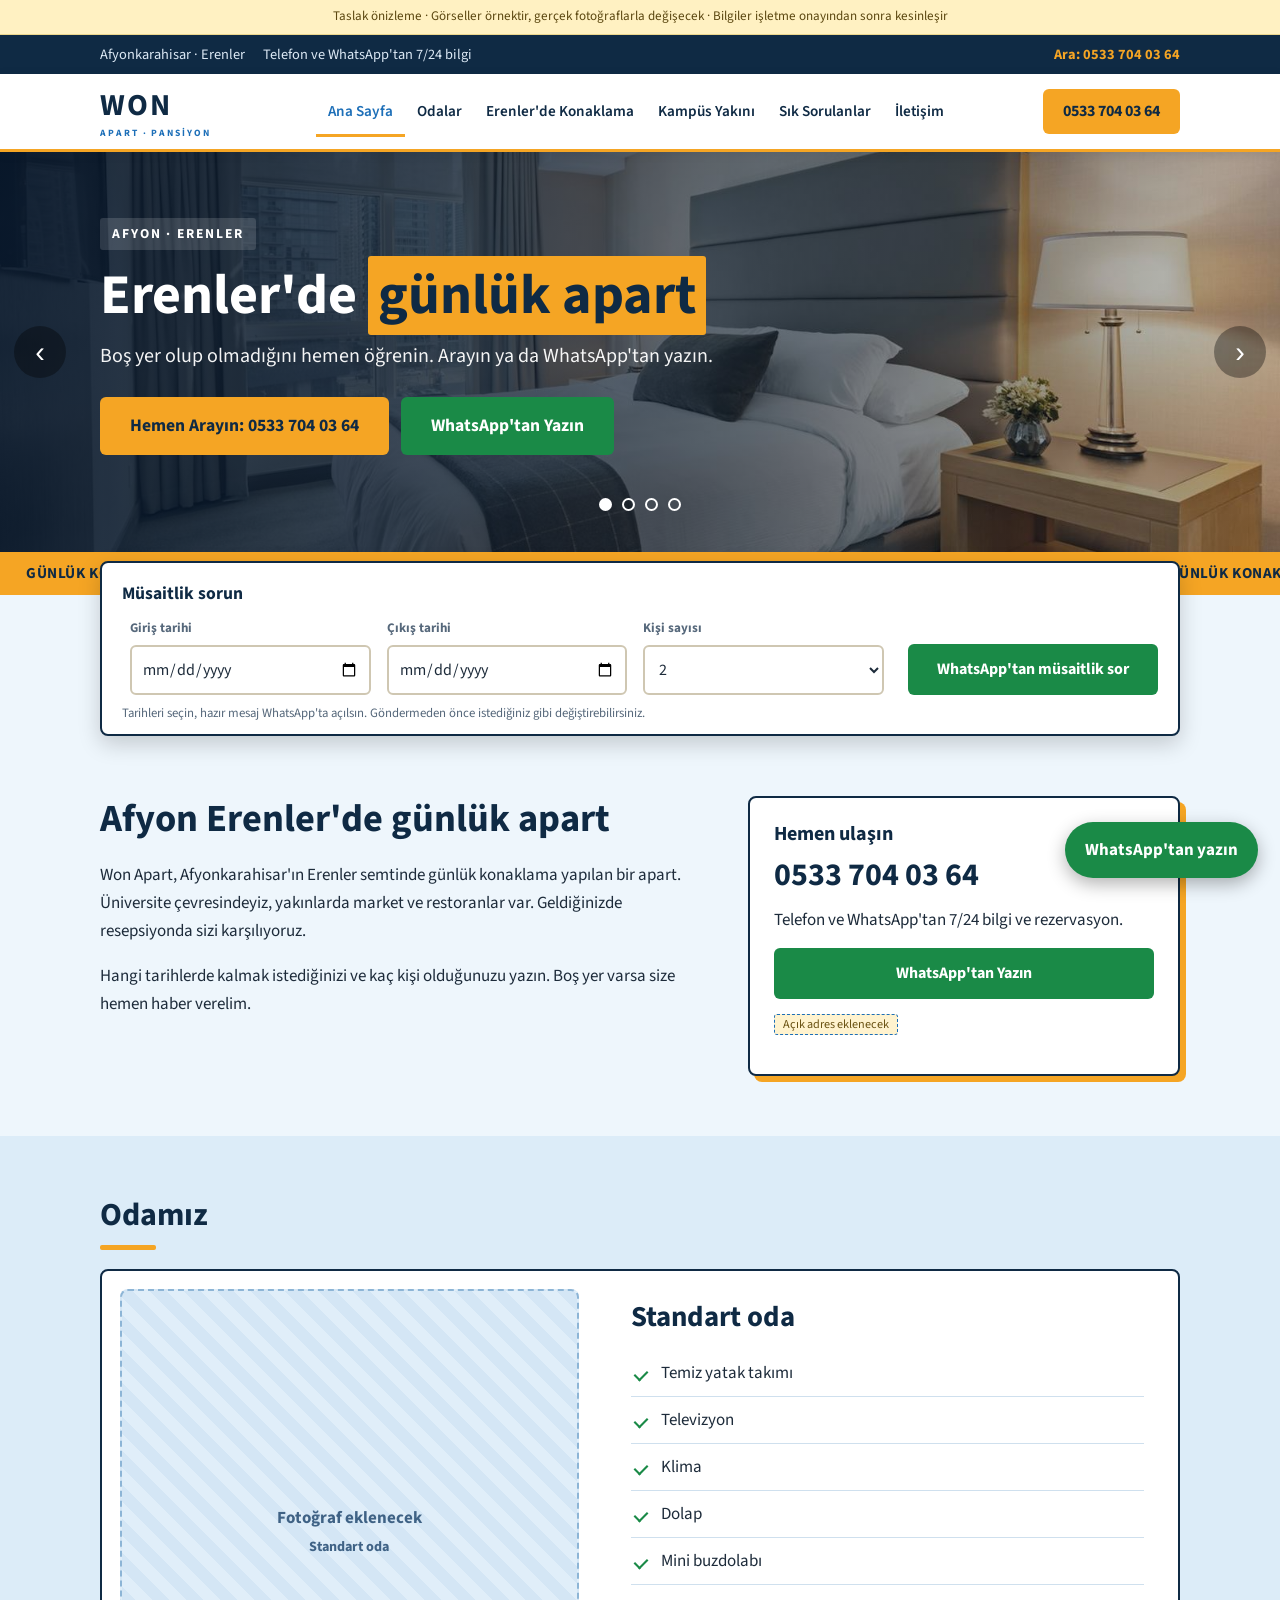
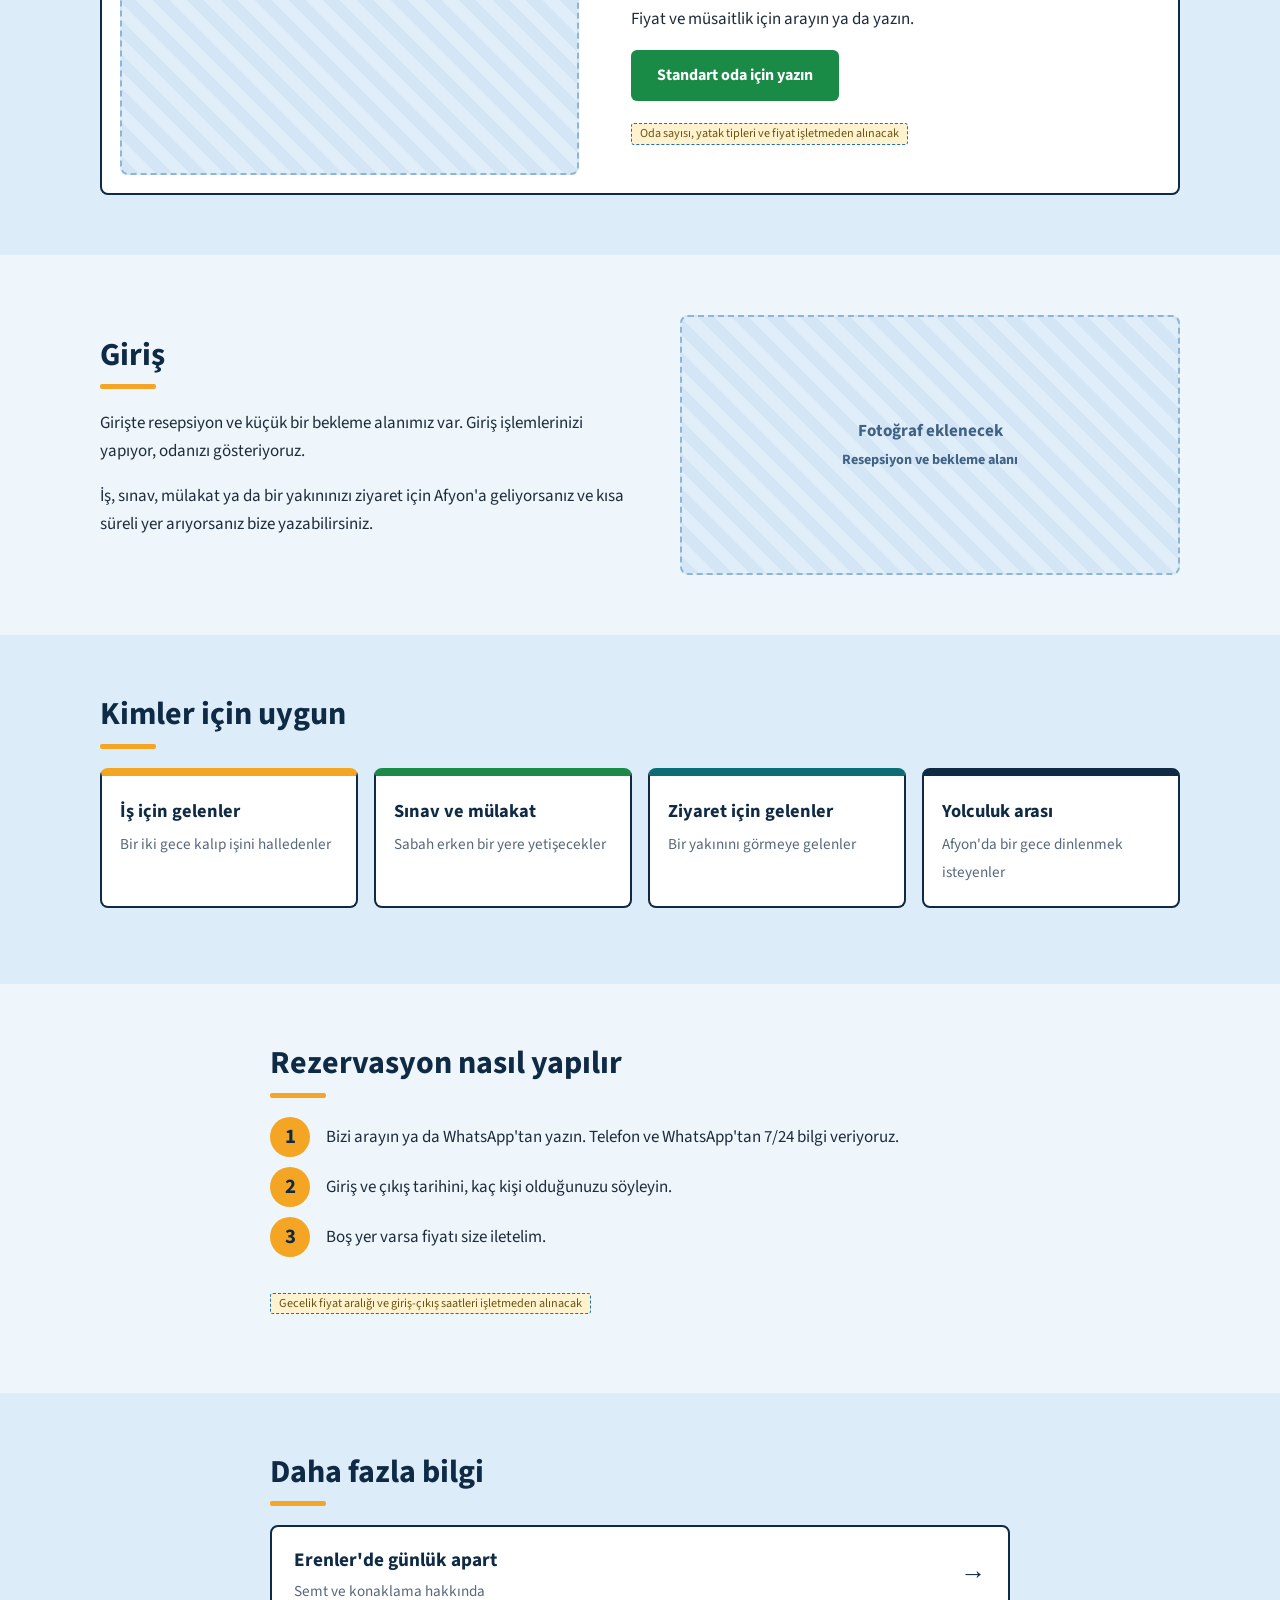
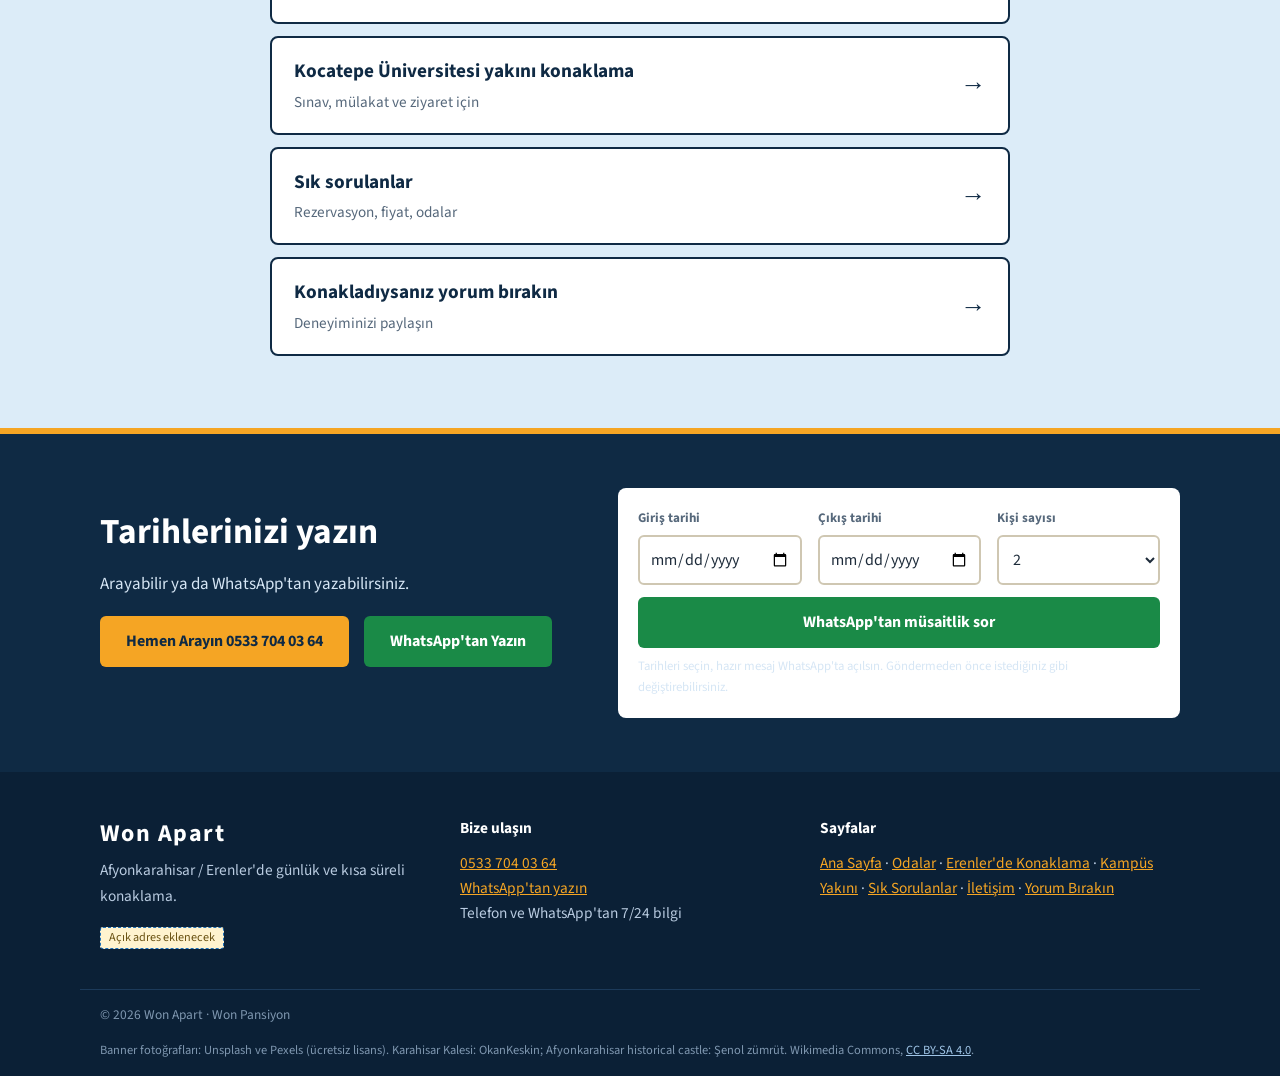
==== commit ff23c86a: "Banner fotoğrafları: Afyon kalesi, oda ve yolculuk görselleri, fotoğraf künyesi Co-Authored-By: Clau" ====
--- a/index.html
+++ b/index.html
@@ -170,7 +170,7 @@
       <p><a href="index.html">Ana Sayfa</a> · <a href="odalar.html">Odalar</a> · <a href="erenler-gunluk-apart.html">Erenler'de Konaklama</a> · <a href="kocatepe-universitesi-yakini-konaklama.html">Kampüs Yakını</a> · <a href="sss.html">Sık Sorulanlar</a> · <a href="iletisim.html">İletişim</a> · <a href="yorum.html">Yorum Bırakın</a></p>
     </div>
   </div>
-  <div class="container foot-alt"><p>© 2026 Won Apart · Won Pansiyon</p></div>
+  <div class="container foot-alt"><p>© 2026 Won Apart · Won Pansiyon</p><p class="foot-foto">Banner fotoğrafları: Unsplash ve Pexels (ücretsiz lisans). Karahisar Kalesi: OkanKeskin; Afyonkarahisar historical castle: Şenol zümrüt. Wikimedia Commons, <a href="https://creativecommons.org/licenses/by-sa/4.0/deed.tr">CC BY-SA 4.0</a>.</p></div>
 </footer>
 <a class="fab" href="https://wa.me/905337040364?text=Merhaba%2C%20Won%20Apart%20i%C3%A7in%20m%C3%BCsaitlik%20bilgisi%20almak%20istiyorum." data-olay="whatsapp">WhatsApp'tan yazın</a>
 <div class="mbar" role="group" aria-label="Hızlı iletişim"><a class="mbar-a" href="tel:+905337040364" data-olay="ara">Ara<small>0533 704 03 64</small></a><a class="mbar-w" href="https://wa.me/905337040364?text=Merhaba%2C%20Won%20Apart%20i%C3%A7in%20m%C3%BCsaitlik%20bilgisi%20almak%20istiyorum." data-olay="whatsapp">WhatsApp<small>Yazın</small></a></div>
--- a/css/style.css
+++ b/css/style.css
@@ -50,19 +50,26 @@
 .slide.on{display:flex;animation:slin .6s ease}
 @keyframes slin{from{opacity:0}to{opacity:1}}
 .slide .container{width:100%}
-.s1{background:#0f3a63}
-.s2{background:var(--gold);color:var(--ink)}
-.s3{background:var(--green)}
-.s4{background:#0b6e76}
+.slide{background-color:#0f3a63;background-size:cover;background-position:center;background-repeat:no-repeat}
+.s1{background-image:url(../img/b1.jpg);background-position:center 60%}
+.s2{background-image:url(../img/b2.jpg);background-position:center 45%}
+.s3{background-image:url(../img/b3.jpg);background-position:center 55%}
+.s4{background-image:url(../img/b4.jpg);background-position:center 62%}
+.slide:before{content:"";position:absolute;left:0;right:0;top:0;bottom:0;background:linear-gradient(90deg,rgba(8,24,44,.90) 0%,rgba(8,24,44,.72) 42%,rgba(8,24,44,.22) 100%)}
+.slide .container{position:relative}
+@media (max-width:700px){
+  .s1{background-image:url(../img/b1-m.jpg)}.s2{background-image:url(../img/b2-m.jpg)}.s3{background-image:url(../img/b3-m.jpg)}.s4{background-image:url(../img/b4-m.jpg)}
+  .slide:before{background:linear-gradient(180deg,rgba(8,24,44,.80) 0%,rgba(8,24,44,.70) 100%)}
+}
 .sl-tag{display:inline-block;font-weight:800;font-size:.85rem;letter-spacing:.14em;text-transform:uppercase;background:rgba(255,255,255,.14);padding:5px 12px;border-radius:3px;margin-bottom:16px}
-.s2 .sl-tag{background:rgba(0,0,0,.12)}
+
 .sl-t{font-size:3.5rem;font-weight:800;line-height:1.08;margin:0 0 14px;color:inherit;max-width:760px}
 .sl-t .mk{background:var(--gold);color:var(--ink);padding:0 .18em;border-radius:3px}
-.s2 .sl-t .mk{background:var(--ink);color:var(--gold)}
+
 .sl-p{font-size:1.25rem;max-width:620px;margin:0 0 24px;opacity:.95}
 .sl-btns .btn{margin:0 12px 12px 0;font-size:1.1rem;padding:16px 28px}
 .sl-btns .btn-gold{box-shadow:0 0 0 0 rgba(245,165,36,.6);animation:pulse 2.2s infinite}
-.s2 .sl-btns .btn-gold{background:var(--ink);color:var(--gold);animation:none}
+
 @keyframes pulse{0%{box-shadow:0 0 0 0 rgba(245,165,36,.55)}70%{box-shadow:0 0 0 16px rgba(245,165,36,0)}100%{box-shadow:0 0 0 0 rgba(245,165,36,0)}}
 .sl-nav{position:absolute;top:50%;margin-top:-26px;width:52px;height:52px;border:0;border-radius:50%;background:rgba(0,0,0,.35);color:#fff;font-size:1.8rem;line-height:1;cursor:pointer;z-index:3}
 .sl-nav:hover{background:rgba(0,0,0,.6)}
@@ -181,6 +188,7 @@
 .foot-in>div{flex:1 1 0;padding-right:24px}
 .foot-brand{font:800 1.5rem "Source Sans 3",sans-serif;color:#fff;letter-spacing:.06em;margin-bottom:.3em}
 .foot-h{font-weight:800;color:#fff;margin-bottom:.6em}
+.foot-foto{font-size:.78rem;color:#7f97b0;margin:6px 0 0}.foot-foto a{color:#9fc4e6}
 .foot-alt{border-top:1px solid #1c3a5a;margin-top:24px;padding-top:14px;font-size:.84rem;color:#7f97b0}
 
 /* yüzen WhatsApp düğmesi (bilgisayarda) */
